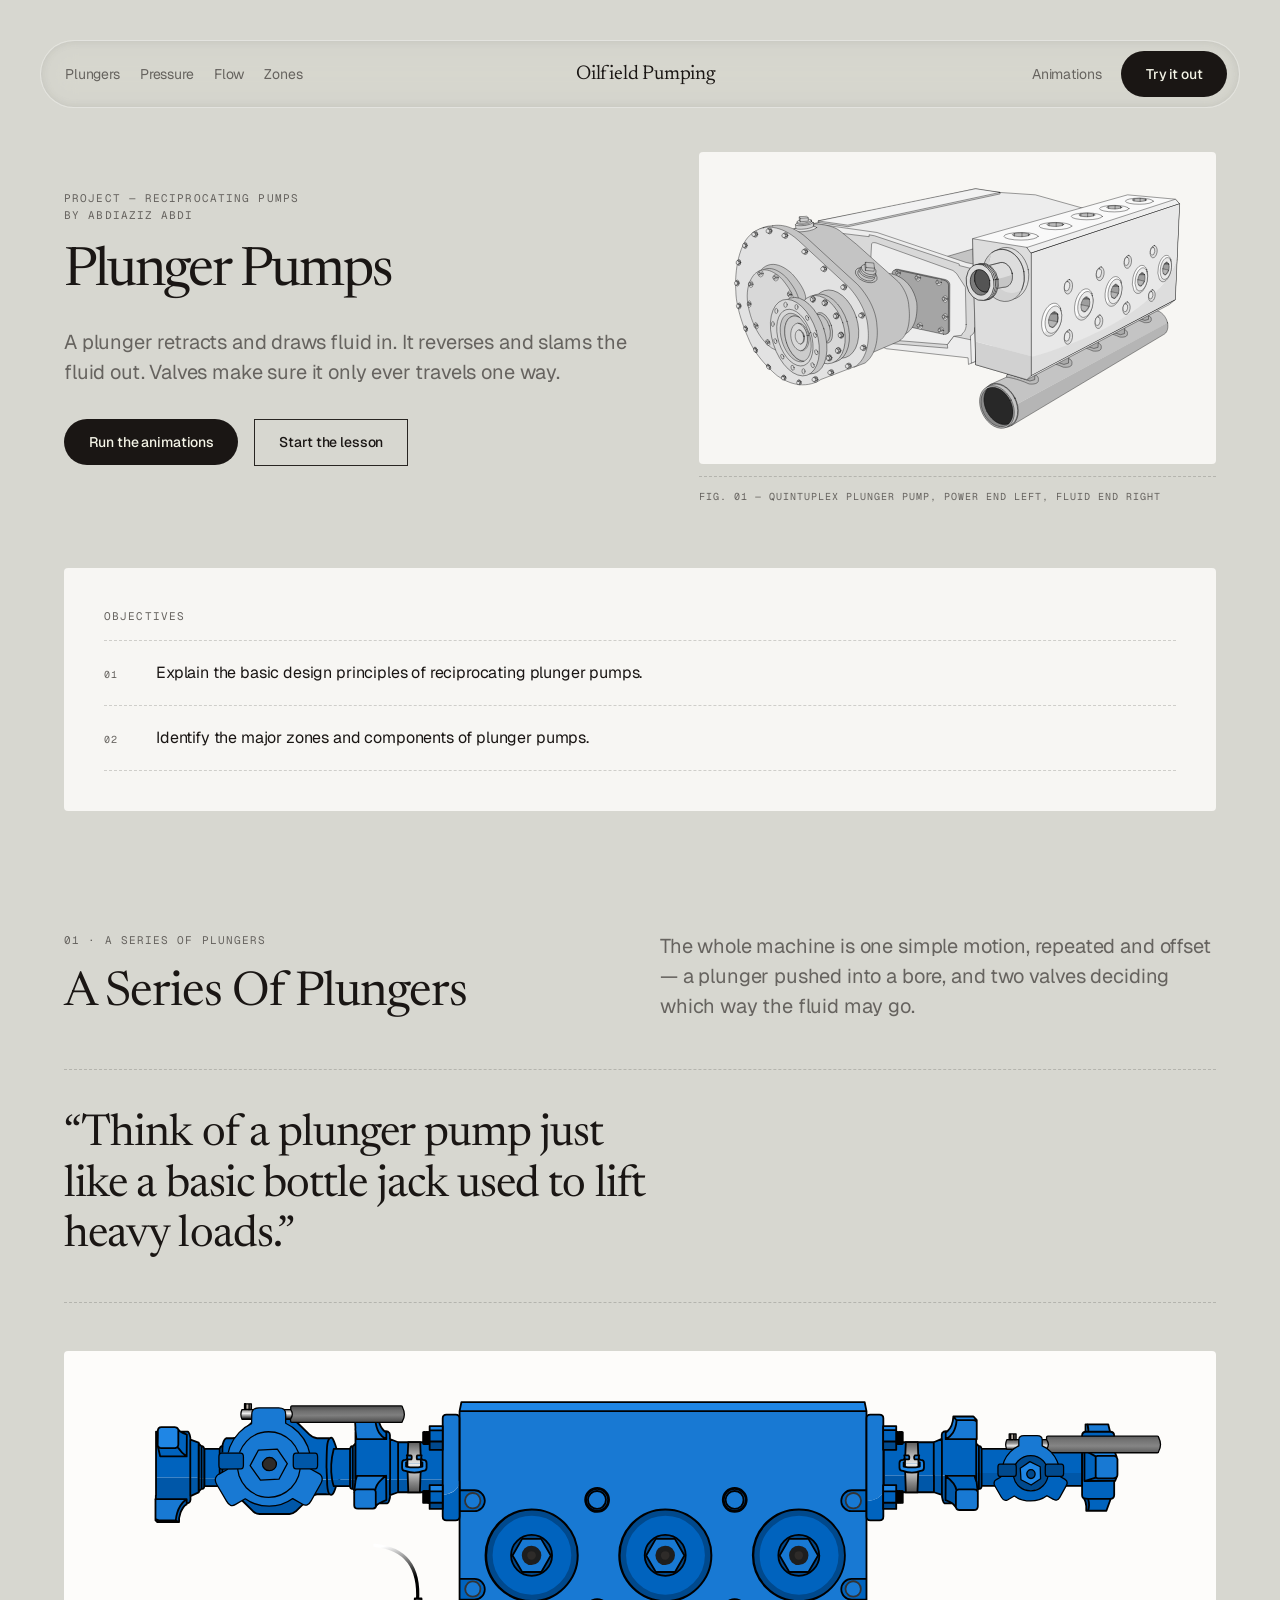
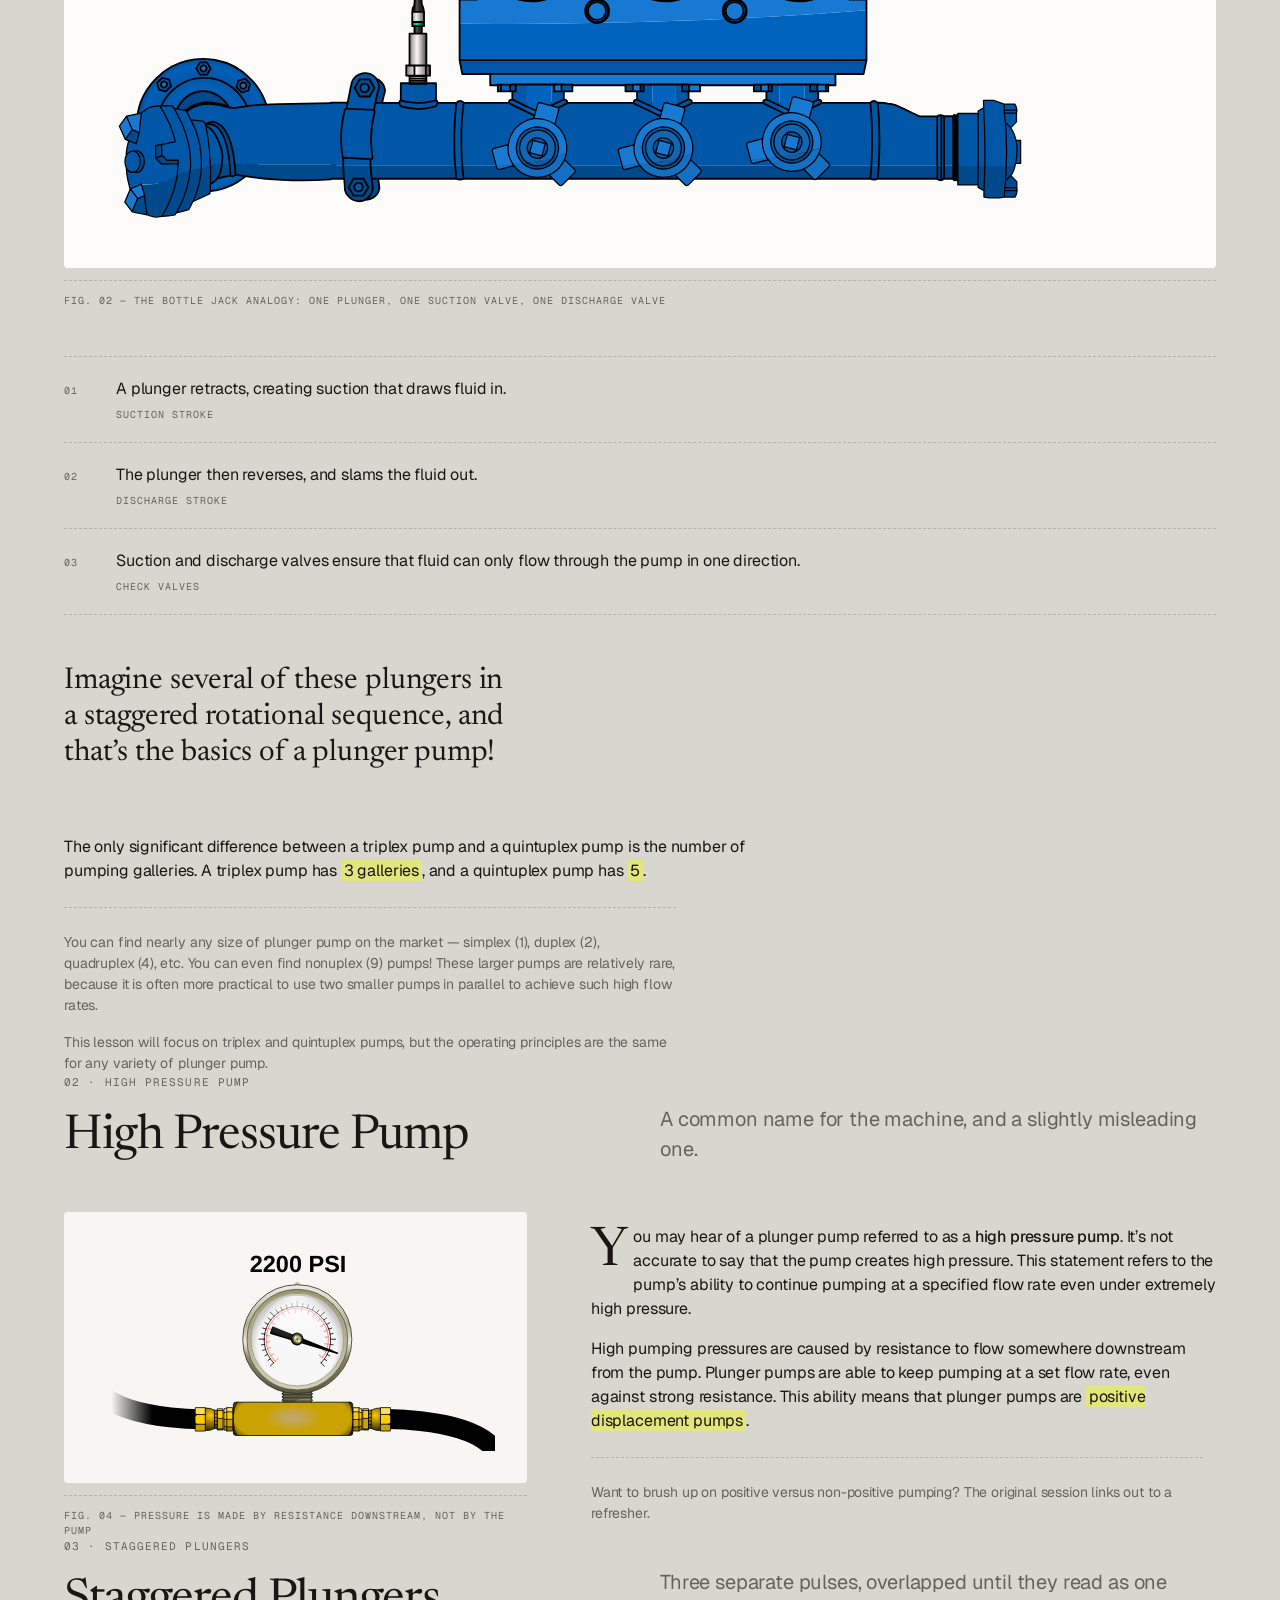
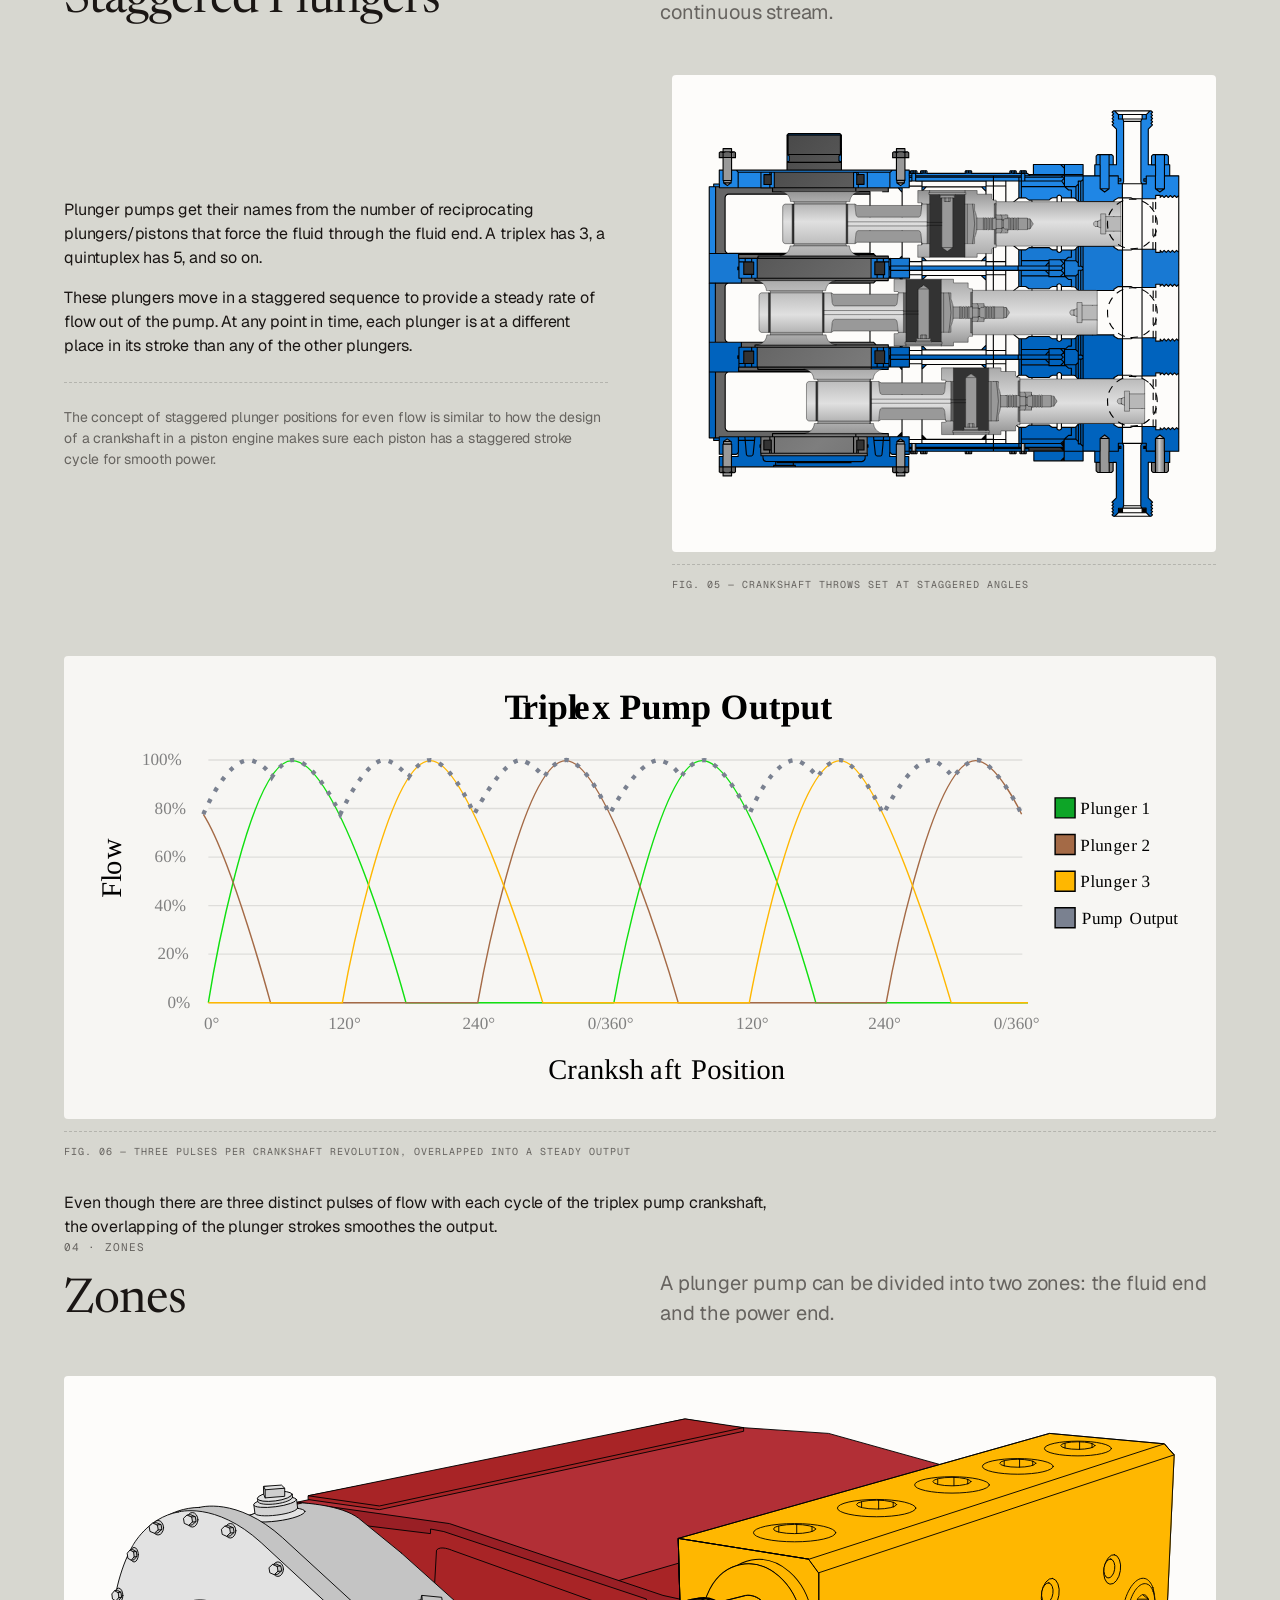
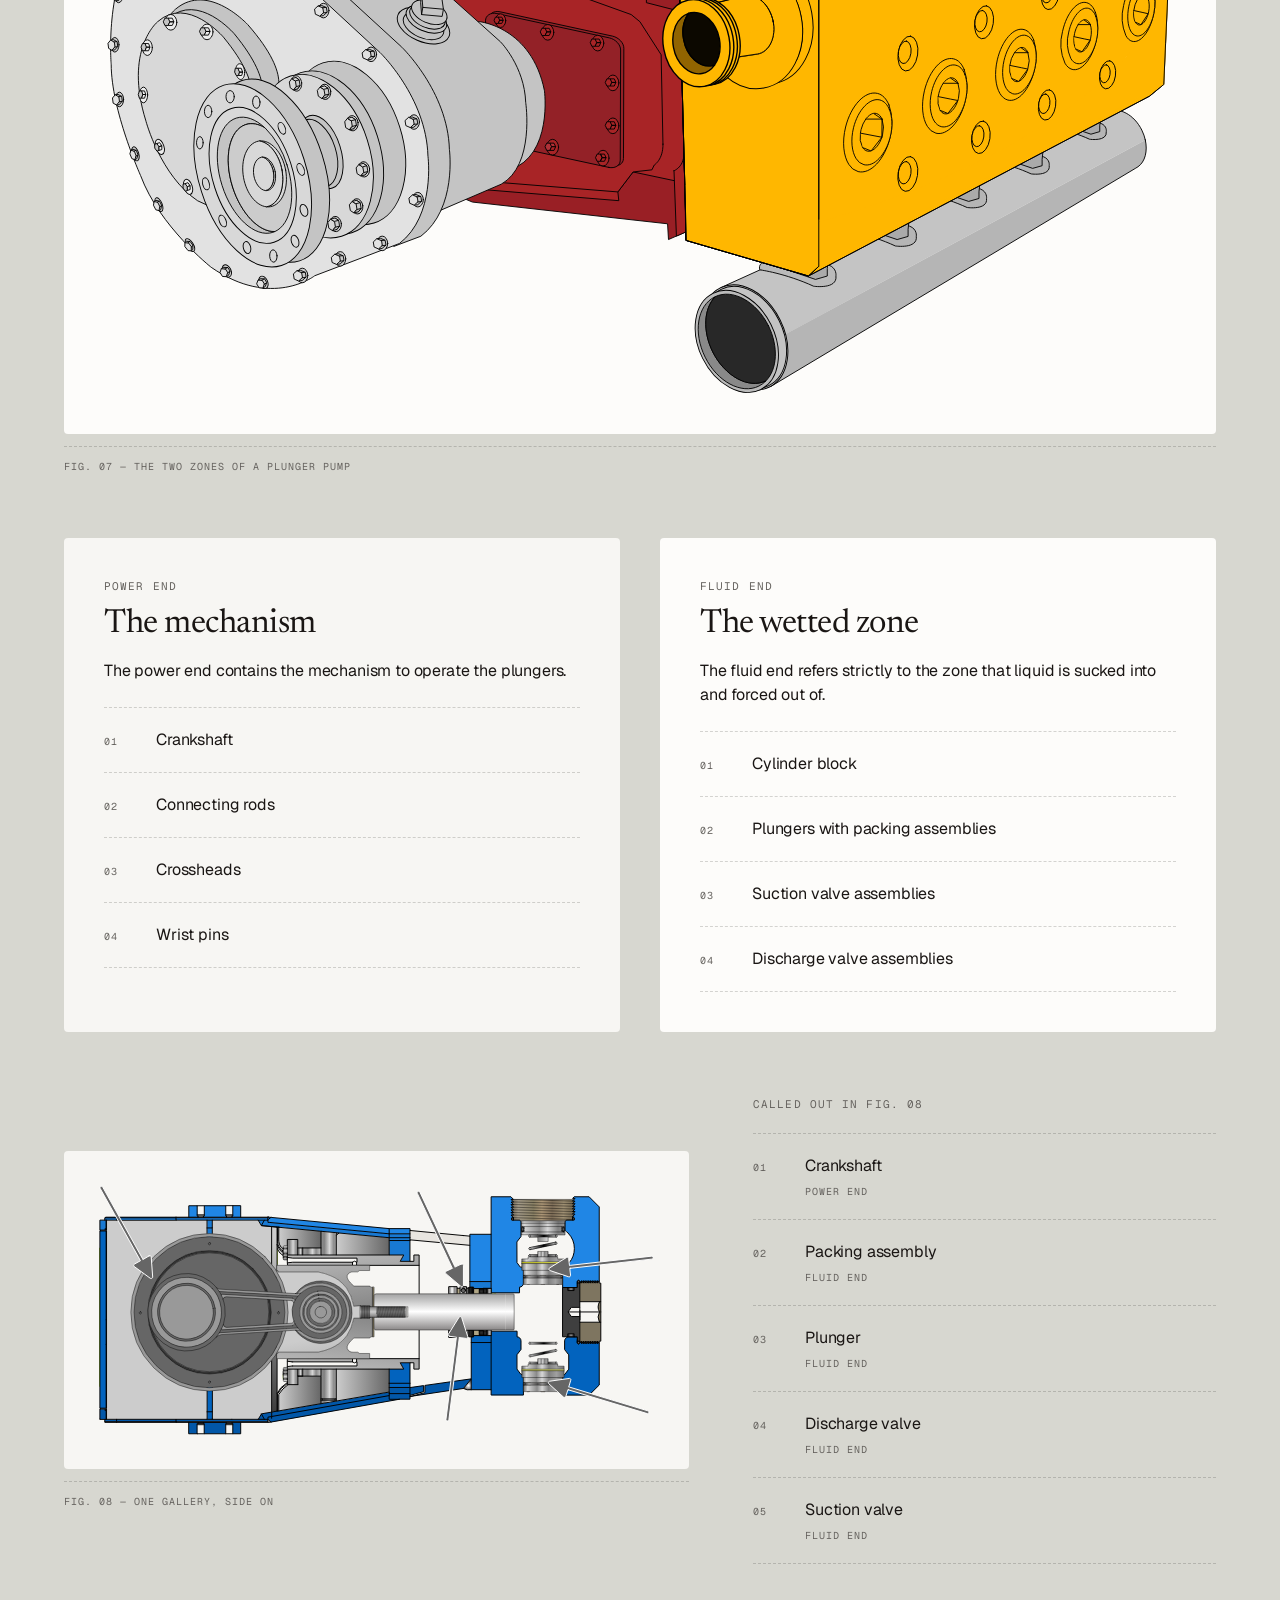
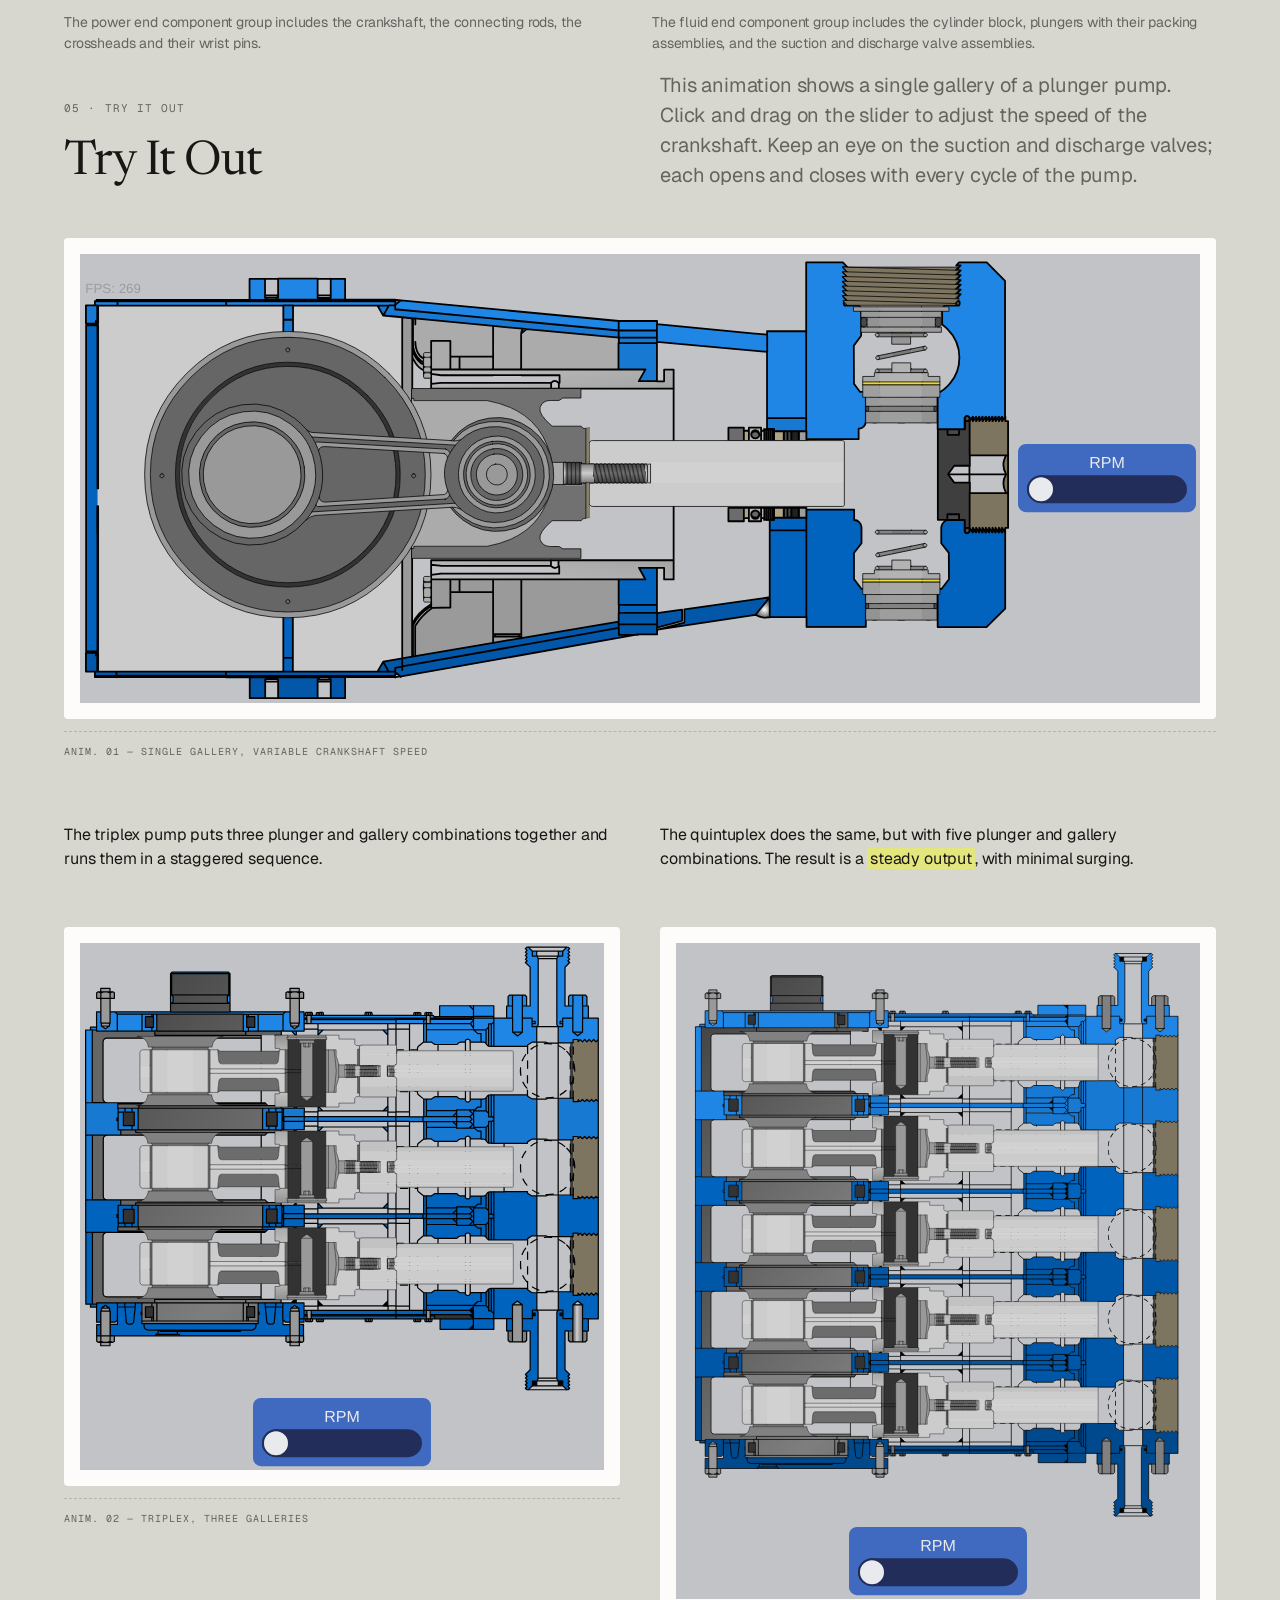
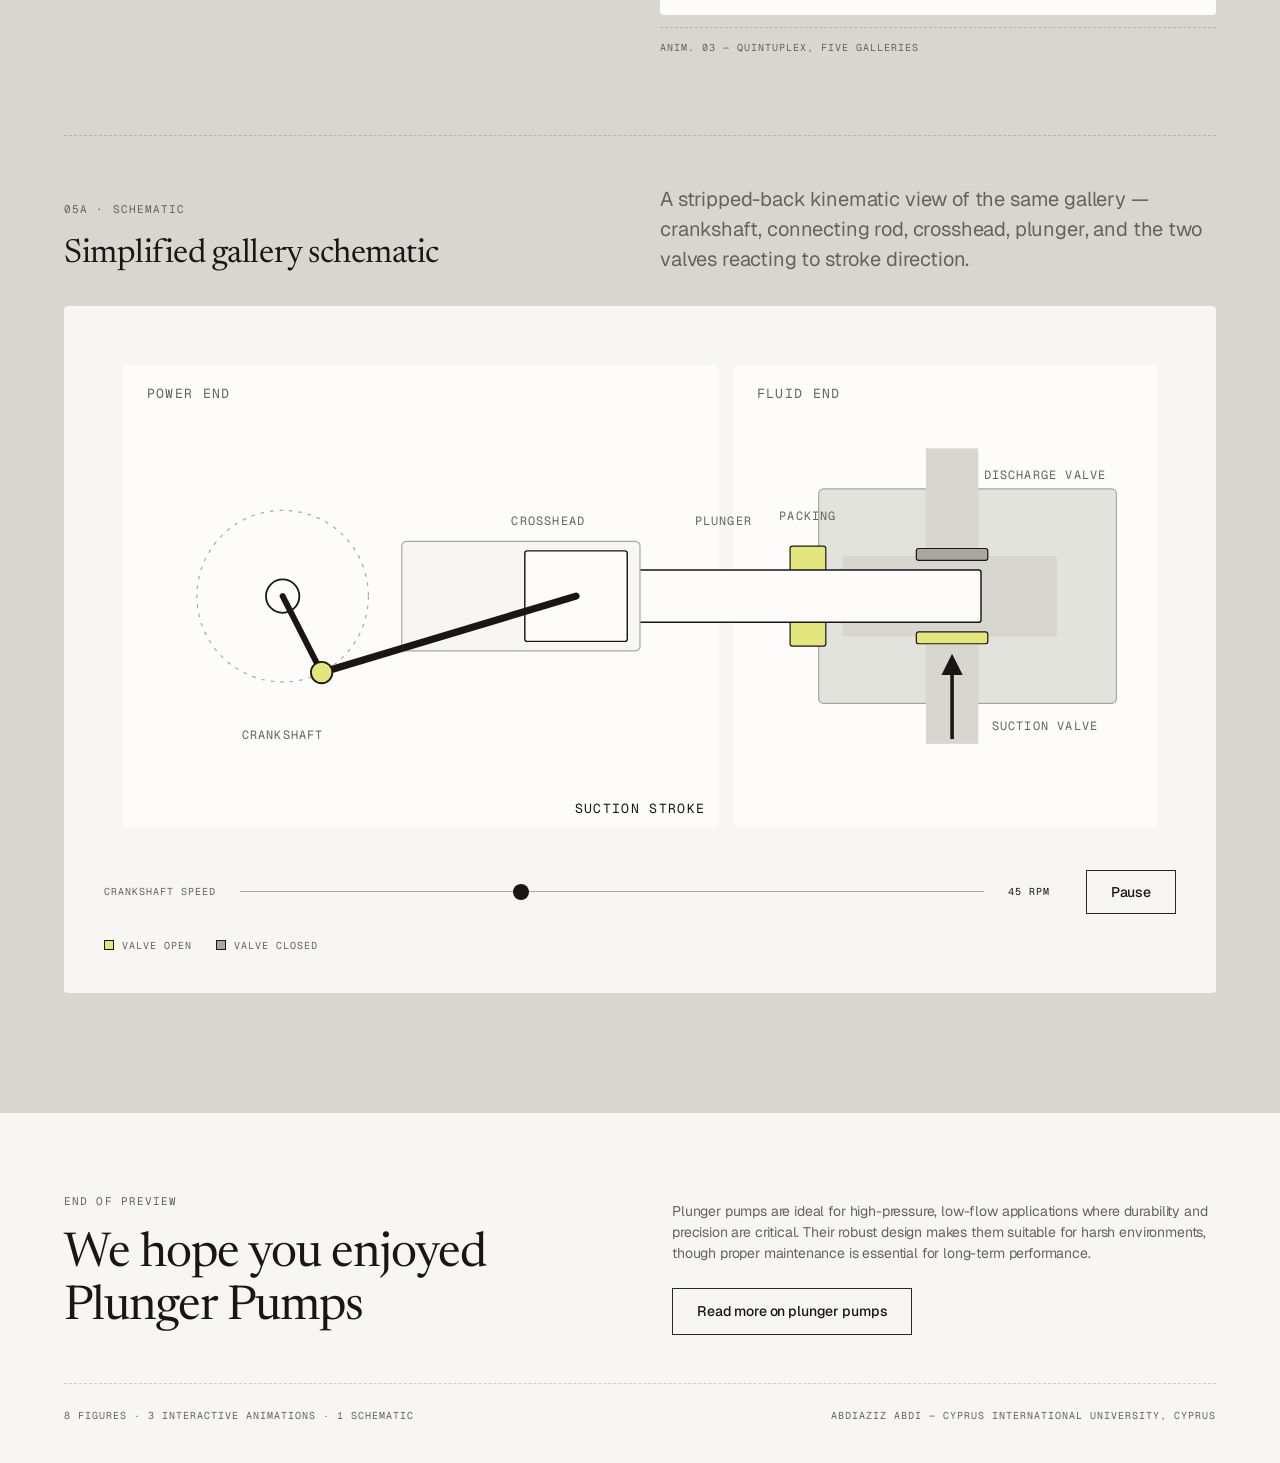
==== index.html @ 63e033d2 "Add the Plunger Pumps interactive reference page A single-page lesson on reciprocating plunger pumps" ====
<!doctype html>
<html lang="en">
<head>
<meta charset="utf-8">
<meta name="viewport" content="width=device-width, initial-scale=1">
<title>Plunger Pumps</title>
<link rel="preconnect" href="https://fonts.googleapis.com">
<link rel="preconnect" href="https://fonts.gstatic.com" crossorigin>
<link href="https://fonts.googleapis.com/css2?family=Newsreader:opsz,wght@6..72,400;6..72,500&family=Geist:wght@400;500&family=Geist+Mono:wght@400&display=swap" rel="stylesheet">
<style>
:root{
  --parchment:#d7d7d0;
  --cream:#f7f6f3;
  --bone:#fdfcfa;
  --bistre:#1a1614;
  --ash:#2a2724;
  --slate:#53504c;
  --graphite:#66635f;
  --flint:#a8a7a1;
  --quill:#e3e3de;
  --chartreuse:#e2e67d;

  --serif:'Newsreader','Test Signifier','Noto Serif',Georgia,serif;
  --sans:'Geist',system-ui,-apple-system,sans-serif;
  --mono:'Geist Mono','JetBrains Mono',ui-monospace,monospace;

  --max:1200px;
  --gap:120px;
  --pad:40px;
  --rule:1px dashed rgba(26,22,20,.18);
  --shadow-inset:rgba(0,0,0,.08) 0 0 10px 0 inset;
}

*{box-sizing:border-box}
html{-webkit-text-size-adjust:100%;scroll-behavior:smooth}
body{
  margin:0;
  background:var(--parchment);
  color:var(--bistre);
  font-family:var(--sans);
  font-size:16px;line-height:1.5;letter-spacing:-0.01em;
  font-weight:400;
}
::selection{background:var(--chartreuse);color:var(--bistre)}

.wrap{max-width:var(--max);margin:0 auto;padding:0 24px}

/* ---------- navigation: liquid-glass capsule ---------- */
.nav-holder{position:sticky;top:20px;z-index:50;padding:20px 24px 0}
.capsule{
  max-width:var(--max);margin:0 auto;
  display:grid;grid-template-columns:1fr auto 1fr;align-items:center;gap:16px;
  background:#cfcfc8bd;
  -webkit-backdrop-filter:blur(16px) saturate(1.78) brightness(1.1);
  backdrop-filter:blur(16px) saturate(1.78) brightness(1.1);
  border:1px solid rgba(255,255,255,.35);
  border-radius:82px;
  box-shadow:var(--shadow-inset);
  padding:10px 12px 10px 24px;
}
.capsule nav{display:flex;gap:20px}
.capsule nav a,.capsule .signin{
  font-family:var(--sans);font-size:14px;font-weight:400;color:var(--graphite);
  text-decoration:none;letter-spacing:-0.01em;
  transition:color .2s cubic-bezier(.4,0,.2,1);
}
.capsule nav a:hover,.capsule .signin:hover{color:var(--bistre)}
.wordmark{
  font-family:var(--serif);font-size:20px;font-weight:400;letter-spacing:-0.01em;
  white-space:nowrap;text-align:center;
}
.capsule .right{display:flex;align-items:center;gap:20px;justify-content:flex-end}

/* ---------- buttons ---------- */
.btn-pill{
  display:inline-block;background:var(--bistre);color:#f4f4e7;
  border-radius:9999px;padding:12.5px 24.5px;
  font-family:var(--sans);font-size:14px;font-weight:500;letter-spacing:-0.01em;
  text-decoration:none;border:0;cursor:pointer;
  transition:background .2s cubic-bezier(.4,0,.2,1);
}
.btn-pill:hover{background:var(--ash)}
.btn-ghost{
  display:inline-block;background:transparent;color:var(--bistre);
  border:1px solid rgba(26,22,20,.92);border-radius:0;
  padding:12px 24px;
  font-family:var(--sans);font-size:14px;font-weight:500;letter-spacing:-0.01em;
  text-decoration:none;cursor:pointer;
  transition:background .2s cubic-bezier(.4,0,.2,1),color .2s cubic-bezier(.4,0,.2,1);
}
.btn-ghost:hover{background:var(--bistre);color:var(--cream)}
.btn-row{display:flex;gap:16px;flex-wrap:wrap;align-items:center}

/* ---------- type ---------- */
.marker{
  font-family:var(--mono);font-size:11px;line-height:1.5;letter-spacing:.1em;
  text-transform:uppercase;color:var(--graphite);margin:0 0 20px;
}
h1,h2,h3,h4{font-family:var(--serif);font-weight:400;margin:0;color:var(--bistre)}
h1{font-size:clamp(38px,5.6vw,54px);line-height:1.1;letter-spacing:-.037em}
h2{font-size:clamp(30px,4.6vw,48px);line-height:1.1;letter-spacing:-.021em}
h3{font-size:clamp(24px,2.6vw,36px);line-height:1.1;letter-spacing:-.014em}
h4{font-size:24px;line-height:1.2}
p{margin:0 0 16px;max-width:68ch}
p:last-child{margin-bottom:0}
.lead{font-size:20px;line-height:1.5;color:var(--graphite)}
.small{font-size:14px;line-height:1.5;color:var(--graphite)}
.meta{
  font-family:var(--mono);font-size:10px;line-height:1.5;letter-spacing:.1em;
  text-transform:uppercase;color:var(--graphite);
}
strong{font-weight:500}
.accent{background:var(--chartreuse);padding:0 .18em}
a.inline{color:var(--bistre);text-decoration:underline;text-decoration-color:var(--flint);text-underline-offset:3px}
a.inline:hover{text-decoration-color:var(--bistre)}

/* drop cap */
.dropcap::first-letter{
  font-family:var(--serif);font-weight:400;font-size:3.4em;line-height:.82;
  float:left;padding:.06em .1em 0 0;margin-top:.02em;color:var(--bistre);
}

/* ---------- sections ---------- */
section{padding-block:var(--gap);scroll-margin-top:112px}
.sec-head{display:grid;grid-template-columns:minmax(0,1fr) minmax(0,1fr);gap:40px;align-items:end;margin-bottom:48px}
.sec-head .lead{margin:0}

.hero{padding-block:64px var(--gap)}
.hero-grid{display:grid;grid-template-columns:minmax(0,1.05fr) minmax(0,.95fr);gap:64px;align-items:center}

.rule{border:0;border-top:var(--rule);margin:0}

/* ---------- surfaces ---------- */
.card{background:var(--cream);border-radius:4px;padding:var(--pad)}
.card.bone{background:var(--bone)}
.grid-2{display:grid;grid-template-columns:1fr 1fr;gap:40px}
.grid-2.tight{gap:24px}
.split{display:grid;grid-template-columns:minmax(0,1fr) minmax(0,1fr);gap:64px;align-items:center}
.split.wide-left{grid-template-columns:minmax(0,1.35fr) minmax(0,1fr)}
.split.wide-right{grid-template-columns:minmax(0,1fr) minmax(0,1.35fr)}
.stack{display:flex;flex-direction:column;gap:24px}

/* ---------- figures ---------- */
figure{margin:0}
.plate{
  background:var(--cream);border-radius:4px;padding:32px;
  display:flex;align-items:center;justify-content:center;
}
.plate.bone{background:var(--bone)}
.plate img{display:block;width:100%;height:auto}
.plate.narrow img{max-width:220px}
.flip-x{transform:scaleX(-1)}
figcaption{
  font-family:var(--mono);font-size:10px;line-height:1.5;letter-spacing:.1em;
  text-transform:uppercase;color:var(--graphite);
  padding-top:12px;margin-top:12px;border-top:var(--rule);
}

/* ---------- editorial rows ---------- */
.rows{list-style:none;margin:0;padding:0}
.rows li{display:flex;gap:24px;align-items:baseline;padding:20px 0;border-bottom:var(--rule)}
.rows li:first-child{border-top:var(--rule)}
.rows .n{font-family:var(--mono);font-size:10px;letter-spacing:.1em;color:var(--graphite);flex:0 0 28px}
.rows .t{flex:1 1 auto}
.rows .t em{font-style:normal;display:block;font-family:var(--mono);font-size:10px;letter-spacing:.1em;text-transform:uppercase;color:var(--graphite);margin-top:6px}

/* ---------- pull quote ---------- */
.pull{margin:0;padding:40px 0;border-top:var(--rule);border-bottom:var(--rule)}
.pull q{
  quotes:'\201C' '\201D' '\2018' '\2019';
  font-family:var(--serif);font-weight:400;
  font-size:clamp(26px,3.6vw,44px);line-height:1.15;letter-spacing:-.021em;
  display:block;max-width:24ch;
}
.pull .attr{font-size:14px;color:var(--graphite);margin-top:24px}

/* ---------- interactive embeds ---------- */
.embed{background:var(--bone);border-radius:4px;padding:16px}
.embed .frame{position:relative;width:100%;height:320px;overflow:hidden}
.embed iframe{position:absolute;inset:0;width:100%;height:100%;border:0;display:block;background:var(--bone)}

.sim svg{width:100%;height:auto;display:block;background:var(--cream);border-radius:4px}
.controls{display:flex;align-items:center;gap:24px;margin-top:24px;flex-wrap:wrap}
.controls label{font-family:var(--mono);font-size:10px;letter-spacing:.1em;text-transform:uppercase;color:var(--graphite)}
input[type=range]{
  -webkit-appearance:none;appearance:none;background:transparent;
  flex:1 1 220px;min-width:160px;height:24px;margin:0;cursor:pointer;
}
input[type=range]::-webkit-slider-runnable-track{height:1px;background:var(--flint)}
input[type=range]::-moz-range-track{height:1px;background:var(--flint)}
input[type=range]::-webkit-slider-thumb{
  -webkit-appearance:none;appearance:none;width:16px;height:16px;border-radius:9999px;
  background:var(--bistre);margin-top:-7.5px;border:none;
}
input[type=range]::-moz-range-thumb{width:16px;height:16px;border-radius:9999px;background:var(--bistre);border:none}
.readout{font-family:var(--mono);font-size:10px;letter-spacing:.1em;text-transform:uppercase;color:var(--bistre);min-width:9ch}
.legend{display:flex;gap:24px;flex-wrap:wrap;margin-top:24px}
.legend span{display:flex;align-items:center;gap:8px;font-family:var(--mono);font-size:10px;letter-spacing:.1em;text-transform:uppercase;color:var(--graphite)}
.swatch{width:10px;height:10px;display:inline-block;border:1px solid var(--bistre)}

/* ---------- footer ---------- */
footer{background:var(--cream);padding:80px 0 40px;margin-top:var(--gap)}
.foot-grid{display:grid;grid-template-columns:minmax(0,1fr) minmax(0,1fr);gap:64px;align-items:end}
footer .rule{margin:48px 0 24px}
.foot-meta{display:flex;justify-content:space-between;gap:24px;flex-wrap:wrap}

@media (max-width:880px){
  :root{--gap:80px;--pad:24px}
  .hero-grid,.grid-2,.split,.split.wide-left,.split.wide-right,.sec-head,.foot-grid{grid-template-columns:1fr;gap:32px}
  .capsule{grid-template-columns:auto 1fr;padding:10px 12px 10px 20px}
  .capsule nav{display:none}
  .capsule .right{grid-column:2}
  .hero{padding-block-start:40px}
}
</style>
</head>
<body>

<div class="nav-holder">
  <div class="capsule">
    <nav>
      <a href="#series">Plungers</a>
      <a href="#pressure">Pressure</a>
      <a href="#staggered">Flow</a>
      <a href="#zones">Zones</a>
    </nav>
    <span class="wordmark">Oilfield Pumping</span>
    <div class="right">
      <a class="signin" href="#try">Animations</a>
      <a class="btn-pill" href="#try">Try it out</a>
    </div>
  </div>
</div>

<main>

<!-- ============ HERO ============ -->
<section class="hero wrap">
  <div class="hero-grid">
    <div>
      <p class="marker">Project — Reciprocating pumps<br>By Abdiaziz Abdi</p>
      <h1>Plunger Pumps</h1>
      <p class="lead" style="margin:24px 0 32px;max-width:46ch">A plunger retracts and draws fluid in. It reverses and slams the fluid out. Valves make sure it only ever travels one way.</p>
      <div class="btn-row">
        <a class="btn-pill" href="#try">Run the animations</a>
        <a class="btn-ghost" href="#series">Start the lesson</a>
      </div>
    </div>
    <figure>
      <div class="plate">
        <img src="assets/fig-01-pump-hero.svg" alt="Isometric cutaway render of a quintuplex plunger pump: bolted crankshaft flange and power end housing at left, cylinder block with five discharge valve covers on top and five suction ports on the face at right, suction manifold along the bottom.">
      </div>
      <figcaption>Fig. 01 — Quintuplex plunger pump, power end left, fluid end right</figcaption>
    </figure>
  </div>

  <div class="card" style="margin-top:64px">
    <p class="marker" style="margin-bottom:16px">Objectives</p>
    <ul class="rows">
      <li><span class="n">01</span><span class="t">Explain the basic design principles of reciprocating plunger pumps.</span></li>
      <li><span class="n">02</span><span class="t">Identify the major zones and components of plunger pumps.</span></li>
    </ul>
  </div>
</section>

<!-- ============ 01 · A SERIES OF PLUNGERS ============ -->
<section id="series" class="wrap">
  <div class="sec-head">
    <div>
      <p class="marker">01 · A Series Of Plungers</p>
      <h2>A Series Of Plungers</h2>
    </div>
    <p class="lead">The whole machine is one simple motion, repeated and offset — a plunger pushed into a bore, and two valves deciding which way the fluid may go.</p>
  </div>

  <blockquote class="pull" style="margin-bottom:48px">
    <q>Think of a plunger pump just like a basic bottle jack used to lift heavy loads.</q>
  </blockquote>

  <figure>
    <div class="plate bone">
      <img src="assets/fig-02-bottle-jack.svg" alt="Diagram of a bottle jack alongside a single plunger pump gallery, showing the plunger drawing fluid in on the retract stroke and forcing it out on the return stroke through suction and discharge valves.">
    </div>
    <figcaption>Fig. 02 — The bottle jack analogy: one plunger, one suction valve, one discharge valve</figcaption>
  </figure>

  <ul class="rows" style="margin-top:48px">
    <li><span class="n">01</span><span class="t">A plunger retracts, creating suction that draws fluid in.<em>Suction stroke</em></span></li>
    <li><span class="n">02</span><span class="t">The plunger then reverses, and slams the fluid out.<em>Discharge stroke</em></span></li>
    <li><span class="n">03</span><span class="t">Suction and discharge valves ensure that fluid can only flow through the pump in one direction.<em>Check valves</em></span></li>
  </ul>

  <p class="lead" style="margin:48px 0 0;font-family:var(--serif);font-size:clamp(22px,2.8vw,30px);line-height:1.2;color:var(--bistre);max-width:26ch">Imagine several of these plungers in a staggered rotational sequence, and that&rsquo;s the basics of a plunger pump!</p>

  <div style="margin-top:64px">
    <div>
      <p>The only significant difference between a triplex pump and a quintuplex pump is the number of pumping galleries. A triplex pump has <span class="accent">3 galleries</span>, and a quintuplex pump has <span class="accent">5</span>.</p>
      <p class="small" style="margin-top:24px;padding-top:24px;border-top:var(--rule)">You can find nearly any size of plunger pump on the market — simplex&nbsp;(1), duplex&nbsp;(2), quadruplex&nbsp;(4), etc. You can even find nonuplex&nbsp;(9) pumps! These larger pumps are relatively rare, because it is often more practical to use two smaller pumps in parallel to achieve such high flow rates.</p>
      <p class="small" style="margin-top:16px">This lesson will focus on triplex and quintuplex pumps, but the operating principles are the same for any variety of plunger pump.</p>
    </div>
  </div>
</section>

<!-- ============ 02 · HIGH PRESSURE PUMP ============ -->
<section id="pressure" class="wrap">
  <div class="sec-head">
    <div>
      <p class="marker">02 · High Pressure Pump</p>
      <h2>High Pressure Pump</h2>
    </div>
    <p class="lead">A common name for the machine, and a slightly misleading one.</p>
  </div>

  <div class="split wide-right">
    <figure>
      <div class="plate">
        <img src="assets/fig-04-high-pressure.svg" alt="Diagram showing a plunger pump discharging into a line where a downstream restriction creates the high pressure, not the pump itself.">
      </div>
      <figcaption>Fig. 04 — Pressure is made by resistance downstream, not by the pump</figcaption>
    </figure>
    <div>
      <p class="dropcap">You may hear of a plunger pump referred to as a <strong>high pressure pump</strong>. It&rsquo;s not accurate to say that the pump creates high pressure. This statement refers to the pump&rsquo;s ability to continue pumping at a specified flow rate even under extremely high pressure.</p>
      <p style="margin-top:16px">High pumping pressures are caused by resistance to flow somewhere downstream from the pump. Plunger pumps are able to keep pumping at a set flow rate, even against strong resistance. This ability means that plunger pumps are <span class="accent">positive displacement pumps</span>.</p>
      <p class="small" style="margin-top:24px;padding-top:24px;border-top:var(--rule)">Want to brush up on positive versus non-positive pumping? The original session links out to a refresher.</p>
    </div>
  </div>
</section>

<!-- ============ 03 · STAGGERED PLUNGERS ============ -->
<section id="staggered" class="wrap">
  <div class="sec-head">
    <div>
      <p class="marker">03 · Staggered Plungers</p>
      <h2>Staggered Plungers</h2>
    </div>
    <p class="lead">Three separate pulses, overlapped until they read as one continuous stream.</p>
  </div>

  <div class="split">
    <div>
      <p>Plunger pumps get their names from the number of reciprocating plungers/pistons that force the fluid through the fluid end. A triplex has 3, a quintuplex has 5, and so on.</p>
      <p style="margin-top:16px">These plungers move in a staggered sequence to provide a steady rate of flow out of the pump. At any point in time, each plunger is at a different place in its stroke than any of the other plungers.</p>
      <p class="small" style="margin-top:24px;padding-top:24px;border-top:var(--rule)">The concept of staggered plunger positions for even flow is similar to how the design of a crankshaft in a piston engine makes sure each piston has a staggered stroke cycle for smooth power.</p>
    </div>
    <figure>
      <div class="plate bone">
        <img src="assets/fig-05-crankshaft-engine.svg" alt="Diagram comparing a piston engine crankshaft with the plunger pump crankshaft, each throw set at a different angle so the strokes are staggered.">
      </div>
      <figcaption>Fig. 05 — Crankshaft throws set at staggered angles</figcaption>
    </figure>
  </div>

  <figure style="margin-top:64px">
    <div class="plate">
      <img src="assets/fig-06-flow-pulses.svg" alt="Flow-versus-time chart showing three overlapping discharge pulses from a triplex pump summing into a nearly flat combined output curve.">
    </div>
    <figcaption>Fig. 06 — Three pulses per crankshaft revolution, overlapped into a steady output</figcaption>
  </figure>

  <p style="margin-top:32px;max-width:64ch">Even though there are three distinct pulses of flow with each cycle of the triplex pump crankshaft, the overlapping of the plunger strokes smoothes the output.</p>
</section>

<!-- ============ 04 · ZONES ============ -->
<section id="zones" class="wrap">
  <div class="sec-head">
    <div>
      <p class="marker">04 · Zones</p>
      <h2>Zones</h2>
    </div>
    <p class="lead">A plunger pump can be divided into two zones: the fluid end and the power end.</p>
  </div>

  <figure>
    <div class="plate bone">
      <img src="assets/fig-07-zones.svg" alt="Cutaway of a plunger pump with the power end and the fluid end marked as two distinct zones.">
    </div>
    <figcaption>Fig. 07 — The two zones of a plunger pump</figcaption>
  </figure>

  <div class="grid-2" style="margin-top:64px">
    <div class="card">
      <p class="marker" style="margin-bottom:12px">Power End</p>
      <h3>The mechanism</h3>
      <p style="margin-top:16px">The power end contains the mechanism to operate the plungers.</p>
      <ul class="rows" style="margin-top:24px">
        <li><span class="n">01</span><span class="t">Crankshaft</span></li>
        <li><span class="n">02</span><span class="t">Connecting rods</span></li>
        <li><span class="n">03</span><span class="t">Crossheads</span></li>
        <li><span class="n">04</span><span class="t">Wrist pins</span></li>
      </ul>
    </div>
    <div class="card bone">
      <p class="marker" style="margin-bottom:12px">Fluid End</p>
      <h3>The wetted zone</h3>
      <p style="margin-top:16px">The fluid end refers strictly to the zone that liquid is sucked into and forced out of.</p>
      <ul class="rows" style="margin-top:24px">
        <li><span class="n">01</span><span class="t">Cylinder block</span></li>
        <li><span class="n">02</span><span class="t">Plungers with packing assemblies</span></li>
        <li><span class="n">03</span><span class="t">Suction valve assemblies</span></li>
        <li><span class="n">04</span><span class="t">Discharge valve assemblies</span></li>
      </ul>
    </div>
  </div>

  <div class="split wide-left" style="margin-top:64px">
    <figure>
      <div class="plate">
        <img src="assets/fig-08-components.svg" alt="Side-on section through one pump gallery with the crankshaft, packing assembly, plunger, discharge valve and suction valve visible.">
      </div>
      <figcaption>Fig. 08 — One gallery, side on</figcaption>
    </figure>
    <div>
      <p class="marker" style="margin-bottom:0">Called out in Fig. 08</p>
      <ul class="rows" style="margin-top:20px">
        <li><span class="n">01</span><span class="t">Crankshaft<em>Power end</em></span></li>
        <li><span class="n">02</span><span class="t">Packing assembly<em>Fluid end</em></span></li>
        <li><span class="n">03</span><span class="t">Plunger<em>Fluid end</em></span></li>
        <li><span class="n">04</span><span class="t">Discharge valve<em>Fluid end</em></span></li>
        <li><span class="n">05</span><span class="t">Suction valve<em>Fluid end</em></span></li>
      </ul>
    </div>
  </div>

  <div class="grid-2 tight" style="margin-top:48px">
    <p class="small">The power end component group includes the crankshaft, the connecting rods, the crossheads and their wrist pins.</p>
    <p class="small">The fluid end component group includes the cylinder block, plungers with their packing assemblies, and the suction and discharge valve assemblies.</p>
  </div>
</section>

<!-- ============ 05 · TRY IT OUT ============ -->
<section id="try" class="wrap">
  <div class="sec-head">
    <div>
      <p class="marker">05 · Try It Out</p>
      <h2>Try It Out</h2>
    </div>
    <p class="lead">This animation shows a single gallery of a plunger pump. Click and drag on the slider to adjust the speed of the crankshaft. Keep an eye on the suction and discharge valves; each opens and closes with every cycle of the pump.</p>
  </div>

  <figure>
    <div class="embed" data-w="520" data-h="250">
      <div class="frame"><iframe src="assets/anim-01-single-gallery.html" title="Interactive animation of a single plunger pump gallery with a crankshaft speed slider" loading="lazy"></iframe></div>
    </div>
    <figcaption>Anim. 01 — Single gallery, variable crankshaft speed</figcaption>
  </figure>

  <div class="grid-2" style="margin-top:64px">
    <p>The triplex pump puts three plunger and gallery combinations together and runs them in a staggered sequence.</p>
    <p>The quintuplex does the same, but with five plunger and gallery combinations. The result is a <span class="accent">steady output</span>, with minimal surging.</p>
  </div>

  <div class="grid-2" style="margin-top:40px">
    <figure>
      <div class="embed triplex" data-w="430" data-h="370">
        <div class="frame"><iframe src="assets/anim-02-triplex.html" title="Interactive animation of a triplex plunger pump running three galleries in staggered sequence" loading="lazy"></iframe></div>
      </div>
      <figcaption>Anim. 02 — Triplex, three galleries</figcaption>
    </figure>
    <figure>
      <div class="embed quintuplex" data-w="700" data-h="775">
        <div class="frame"><iframe src="assets/anim-03-quintuplex.html" title="Interactive animation of a quintuplex plunger pump running five galleries in staggered sequence" loading="lazy"></iframe></div>
      </div>
      <figcaption>Anim. 03 — Quintuplex, five galleries</figcaption>
    </figure>
  </div>

  <hr class="rule" style="margin:80px 0 48px">

  <div class="sec-head" style="margin-bottom:32px">
    <div>
      <p class="marker">05a · Schematic</p>
      <h3>Simplified gallery schematic</h3>
    </div>
    <p class="lead">A stripped-back kinematic view of the same gallery — crankshaft, connecting rod, crosshead, plunger, and the two valves reacting to stroke direction.</p>
  </div>

  <div class="card sim">
    <svg id="pump" viewBox="0 0 900 420" role="img" aria-label="Animated schematic of one plunger pump gallery showing crankshaft, connecting rod, crosshead, plunger, suction valve and discharge valve">
      <defs>
        <marker id="arrow" viewBox="0 0 10 10" refX="8" refY="5" markerWidth="6" markerHeight="6" orient="auto">
          <path d="M0,0 L10,5 L0,10 z" fill="#1a1614"/>
        </marker>
      </defs>

      <rect x="16" y="16" width="500" height="388" rx="4" fill="#fdfcfa"/>
      <rect x="528" y="16" width="356" height="388" rx="4" fill="#fdfcfa"/>
      <text x="36" y="44" fill="#66635f" font-family="Geist Mono, monospace" font-size="11" letter-spacing="1.1">POWER END</text>
      <text x="548" y="44" fill="#66635f" font-family="Geist Mono, monospace" font-size="11" letter-spacing="1.1">FLUID END</text>

      <!-- cylinder block -->
      <rect x="600" y="120" width="250" height="180" rx="4" fill="#e3e3de" stroke="#a8a7a1"/>
      <rect id="chamber" x="620" y="176" width="180" height="68" rx="2" fill="#d7d7d0"/>
      <rect x="690" y="244" width="44" height="90" fill="#d7d7d0"/>
      <rect x="690" y="86" width="44" height="90" fill="#d7d7d0"/>

      <!-- valves -->
      <rect id="sv" x="682" y="240" width="60" height="10" rx="2" fill="#a8a7a1" stroke="#1a1614" stroke-width="1"/>
      <rect id="dv" x="682" y="170" width="60" height="10" rx="2" fill="#a8a7a1" stroke="#1a1614" stroke-width="1"/>

      <line id="inArrow" x1="712" y1="330" x2="712" y2="262" stroke="#1a1614" stroke-width="3" marker-end="url(#arrow)" opacity="0"/>
      <line id="outArrow" x1="712" y1="158" x2="712" y2="92" stroke="#1a1614" stroke-width="3" marker-end="url(#arrow)" opacity="0"/>

      <!-- packing -->
      <rect x="576" y="168" width="30" height="84" rx="2" fill="#e2e67d" stroke="#1a1614" stroke-width="1"/>

      <!-- plunger -->
      <rect id="plunger" x="304" y="188" width="340" height="44" rx="2" fill="#fdfcfa" stroke="#1a1614" stroke-width="1.2"/>

      <!-- crosshead guide -->
      <rect x="250" y="164" width="200" height="92" rx="4" fill="#f7f6f3" stroke="#a8a7a1"/>
      <rect id="crosshead" x="330" y="172" width="86" height="76" rx="2" fill="#fdfcfa" stroke="#1a1614" stroke-width="1.2"/>

      <line id="conrod" x1="150" y1="210" x2="373" y2="210" stroke="#1a1614" stroke-width="6" stroke-linecap="round"/>

      <circle cx="150" cy="210" r="72" fill="none" stroke="#a8a7a1" stroke-width="1" stroke-dasharray="3 5"/>
      <circle cx="150" cy="210" r="14" fill="#fdfcfa" stroke="#1a1614" stroke-width="1.5"/>
      <line id="crankarm" x1="150" y1="210" x2="222" y2="210" stroke="#1a1614" stroke-width="5" stroke-linecap="round"/>
      <circle id="crankpin" cx="222" cy="210" r="9" fill="#e2e67d" stroke="#1a1614" stroke-width="1.5"/>

      <text x="150" y="330" text-anchor="middle" fill="#66635f" font-family="Geist Mono, monospace" font-size="10" letter-spacing="1">CRANKSHAFT</text>
      <text x="373" y="150" text-anchor="middle" fill="#66635f" font-family="Geist Mono, monospace" font-size="10" letter-spacing="1">CROSSHEAD</text>
      <text x="520" y="150" text-anchor="middle" fill="#66635f" font-family="Geist Mono, monospace" font-size="10" letter-spacing="1">PLUNGER</text>
      <text x="591" y="146" text-anchor="middle" fill="#66635f" font-family="Geist Mono, monospace" font-size="10" letter-spacing="1">PACKING</text>
      <text x="790" y="112" text-anchor="middle" fill="#66635f" font-family="Geist Mono, monospace" font-size="10" letter-spacing="1">DISCHARGE VALVE</text>
      <text x="790" y="322" text-anchor="middle" fill="#66635f" font-family="Geist Mono, monospace" font-size="10" letter-spacing="1">SUCTION VALVE</text>
      <text id="stroke-label" x="450" y="392" text-anchor="middle" fill="#1a1614" font-family="Geist Mono, monospace" font-size="11" letter-spacing="1.1">SUCTION STROKE</text>
    </svg>

    <div class="controls">
      <label for="speed">Crankshaft speed</label>
      <input id="speed" type="range" min="0" max="120" value="45" step="1" aria-label="Crankshaft speed in RPM">
      <span class="readout" id="rpm">45 RPM</span>
      <button class="btn-ghost" id="pause" type="button">Pause</button>
    </div>

    <div class="legend">
      <span><i class="swatch" style="background:#e2e67d"></i> Valve open</span>
      <span><i class="swatch" style="background:#a8a7a1"></i> Valve closed</span>
    </div>
  </div>
</section>

</main>

<footer>
  <div class="wrap">
    <div class="foot-grid">
      <div>
        <p class="marker">End of preview</p>
        <h2>We hope you enjoyed Plunger&nbsp;Pumps</h2>
      </div>
      <div>
        <p class="small">Plunger pumps are ideal for high-pressure, low-flow applications where durability and precision are critical. Their robust design makes them suitable for harsh environments, though proper maintenance is essential for long-term performance.</p>
        <div class="btn-row" style="margin-top:24px">
          <a class="btn-ghost" href="https://www.theengineeringchoice.org/what-is-plunger-pump-and-how-does-it-work/">Read more on plunger pumps</a>
        </div>
      </div>
    </div>
    <hr class="rule">
    <div class="foot-meta">
      <span class="meta">8 figures · 3 interactive animations · 1 schematic</span>
      <span class="meta">Abdiaziz Abdi — Cyprus International University, Cyprus</span>
    </div>
  </div>
</footer>

<script>
// Each LunchBox scene negotiates a MessageChannel with its host page, then sizes itself
// from the host viewport height it asks for. Without that number every layout value it
// computes comes out NaN, so the scene draws unframed and its RPM control never lays out.
(function(){
  var links = [];

  function name(u){ return String(u).replace(/^.*[\/]/, "").replace(/[#?].*$/, ""); }

  function sendViewport(link){
    link.port.postMessage("windowTopInnerHeight:" + window.innerHeight);
  }

  window.addEventListener("message", function(e){
    if (e.data === "Handshake" && e.source) { e.source.postMessage("Handshake Received", "*"); return; }
    if (typeof e.data !== "string" || e.data.indexOf("Channel:") !== 0 || !e.ports[0]) return;

    var scene = name(e.data.slice(8));
    var box = [].slice.call(document.querySelectorAll(".embed[data-w]")).filter(function(b){
      return name(b.querySelector("iframe").getAttribute("src")) === scene;
    })[0];

    var link = { port: e.ports[0], box: box };
    links.push(link);

    // the scene reports back the height it wants; give it exactly that
    link.port.addEventListener("message", function(ev){
      var bits = String(ev.data).split(":");
      var px = parseFloat(bits[1]);
      if (box && bits[0] === "height" && px > 0) box.querySelector(".frame").style.height = px + "px";
    });
    link.port.start();
    sendViewport(link);
    link.port.postMessage("settings:false");   // the lesson embeds hide the settings button too
    link.port.postMessage("INIT");
  });

  window.addEventListener("resize", function(){ links.forEach(sendViewport); });
})();

(function(){
  var crankarm  = document.getElementById('crankarm');
  var crankpin  = document.getElementById('crankpin');
  var conrod    = document.getElementById('conrod');
  var crosshead = document.getElementById('crosshead');
  var plunger   = document.getElementById('plunger');
  var sv        = document.getElementById('sv');
  var dv        = document.getElementById('dv');
  var inArrow   = document.getElementById('inArrow');
  var outArrow  = document.getElementById('outArrow');
  var label     = document.getElementById('stroke-label');
  var speedEl   = document.getElementById('speed');
  var rpmEl     = document.getElementById('rpm');
  var pauseEl   = document.getElementById('pause');

  var CX = 150, CY = 210, R = 72, ROD = 223, CH_W = 86;
  var OPEN = '#e2e67d', SHUT = '#a8a7a1';
  var theta = 0, running = true, last = null;

  function crossheadX(th){            // slider-crank: pin position + rod projection
    var px = CX + R * Math.cos(th), py = CY + R * Math.sin(th);
    return px + Math.sqrt(ROD * ROD - (py - CY) * (py - CY));
  }

  function draw(th){
    var px = CX + R * Math.cos(th), py = CY + R * Math.sin(th);
    crankarm.setAttribute('x2', px); crankarm.setAttribute('y2', py);
    crankpin.setAttribute('cx', px); crankpin.setAttribute('cy', py);

    var cx = crossheadX(th);
    conrod.setAttribute('x1', px); conrod.setAttribute('y1', py);
    conrod.setAttribute('x2', cx); conrod.setAttribute('y2', CY);
    crosshead.setAttribute('x', cx - CH_W / 2);
    plunger.setAttribute('x', cx);

    // advancing toward the chamber = discharge; retreating = suction
    var advancing = crossheadX(th + 0.001) > cx;
    sv.setAttribute('fill', advancing ? SHUT : OPEN);
    dv.setAttribute('fill', advancing ? OPEN : SHUT);
    inArrow.setAttribute('opacity',  advancing ? 0 : 1);
    outArrow.setAttribute('opacity', advancing ? 1 : 0);
    label.textContent = advancing ? 'DISCHARGE STROKE' : 'SUCTION STROKE';
  }

  function frame(ts){
    if (last === null) last = ts;
    var dt = Math.min((ts - last) / 1000, 0.1); last = ts;
    if (running) theta += dt * (+speedEl.value) * 2 * Math.PI / 60;
    draw(theta);
    requestAnimationFrame(frame);
  }

  speedEl.addEventListener('input', function(){ rpmEl.textContent = speedEl.value + ' RPM'; });
  pauseEl.addEventListener('click', function(){
    running = !running;
    pauseEl.textContent = running ? 'Pause' : 'Resume';
  });

  draw(0);
  requestAnimationFrame(frame);
})();
</script>
</body>
</html>
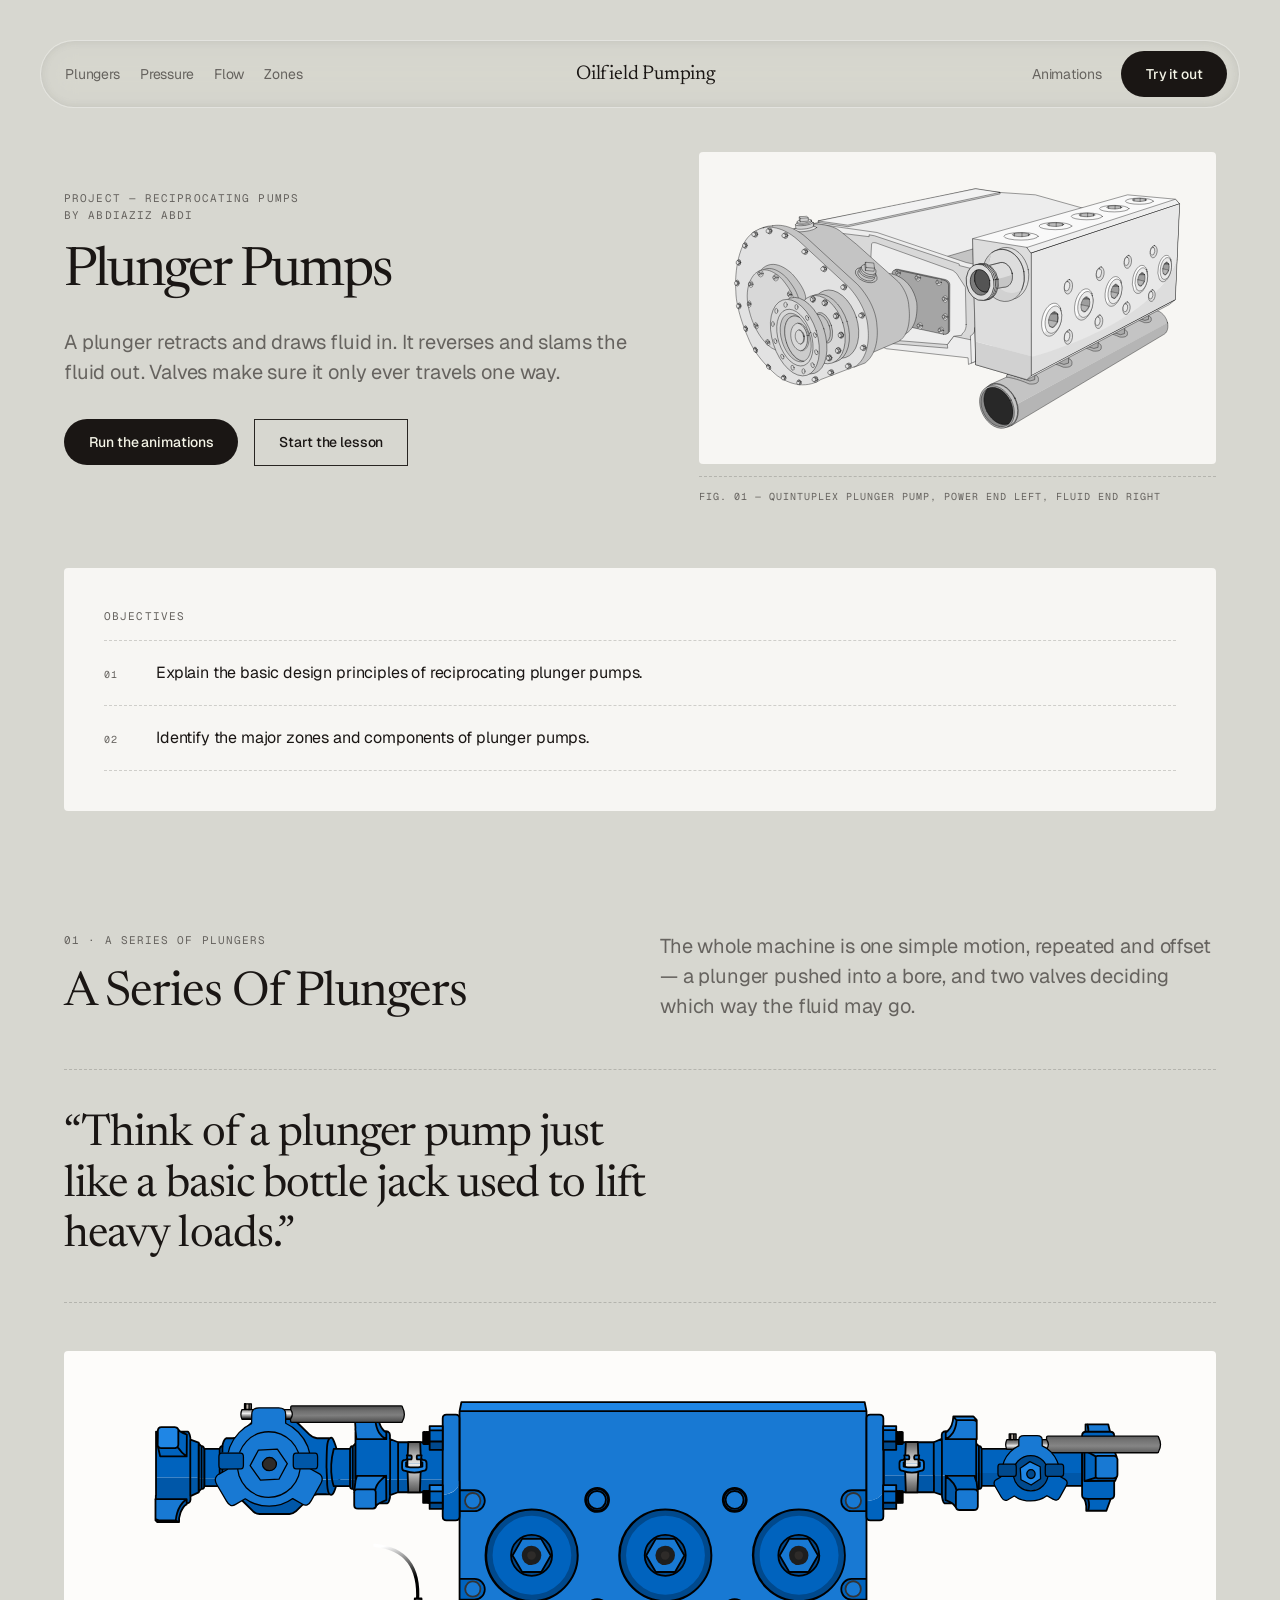
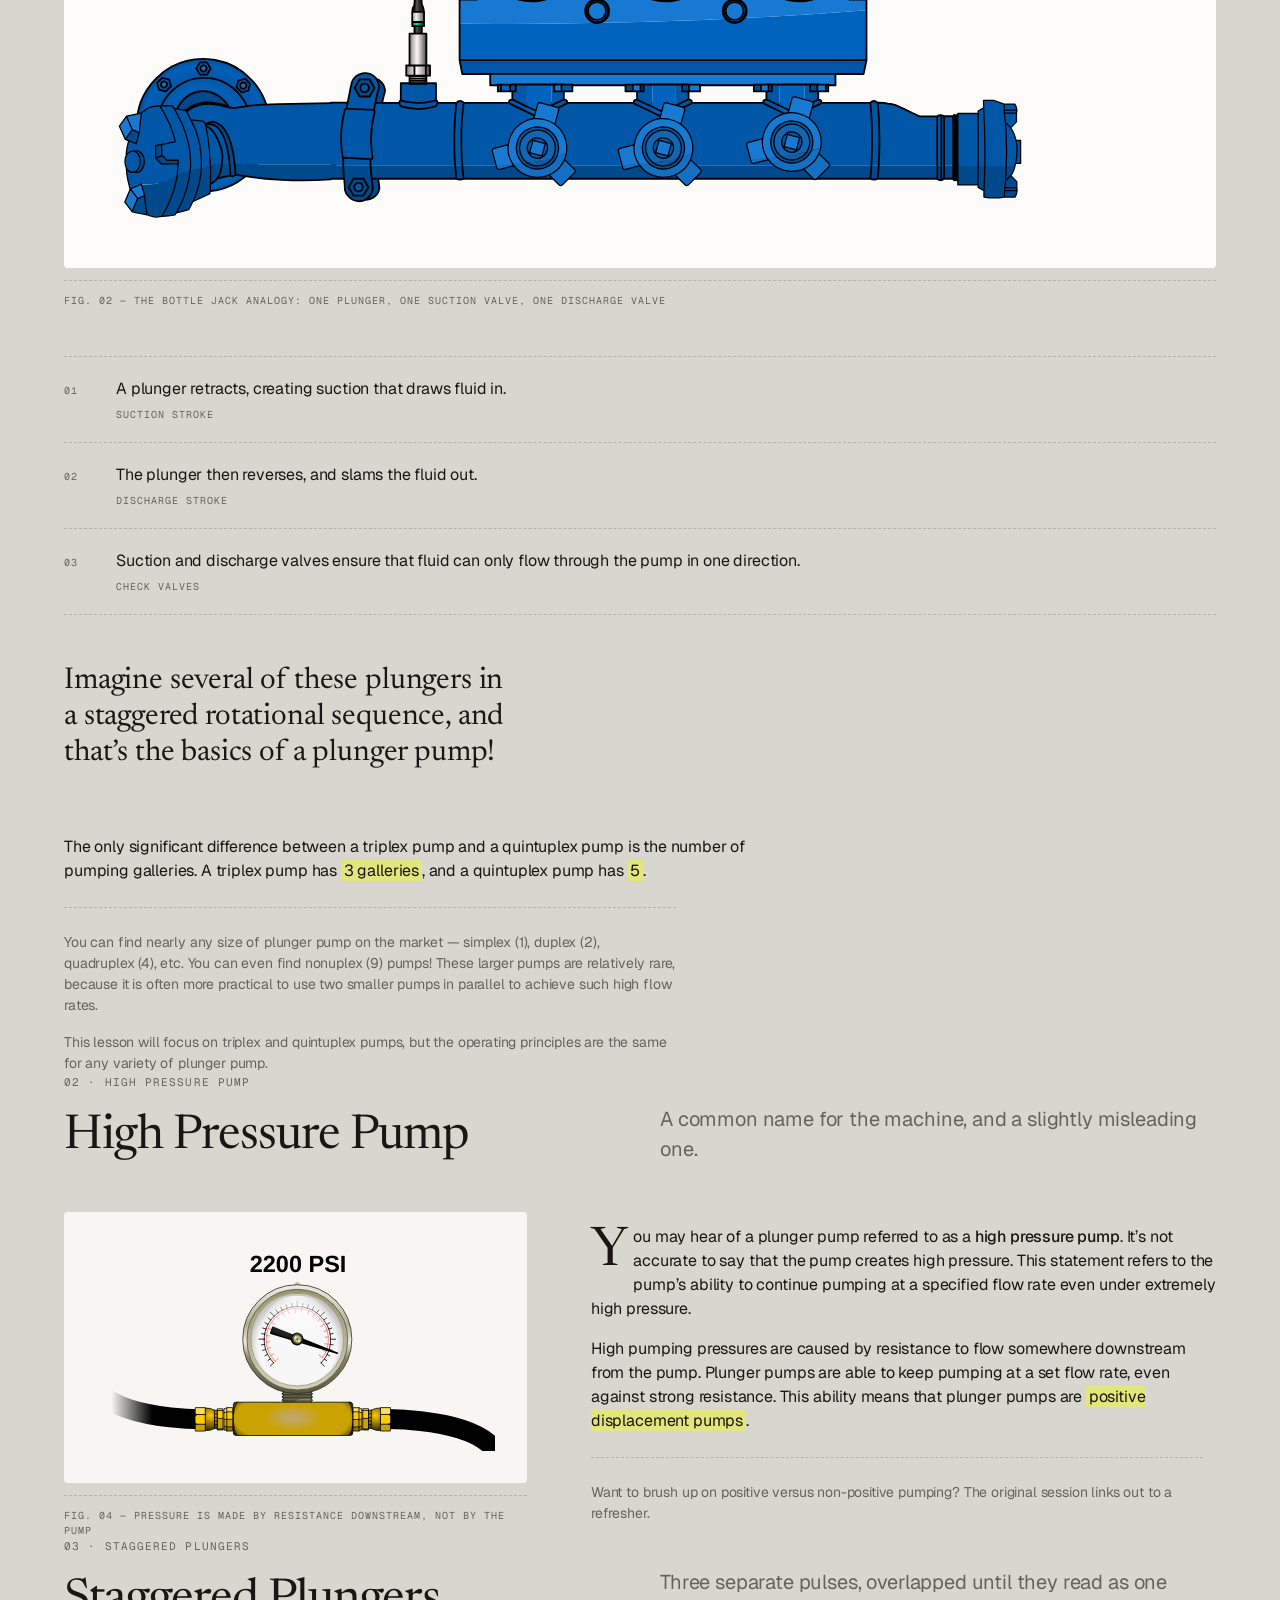
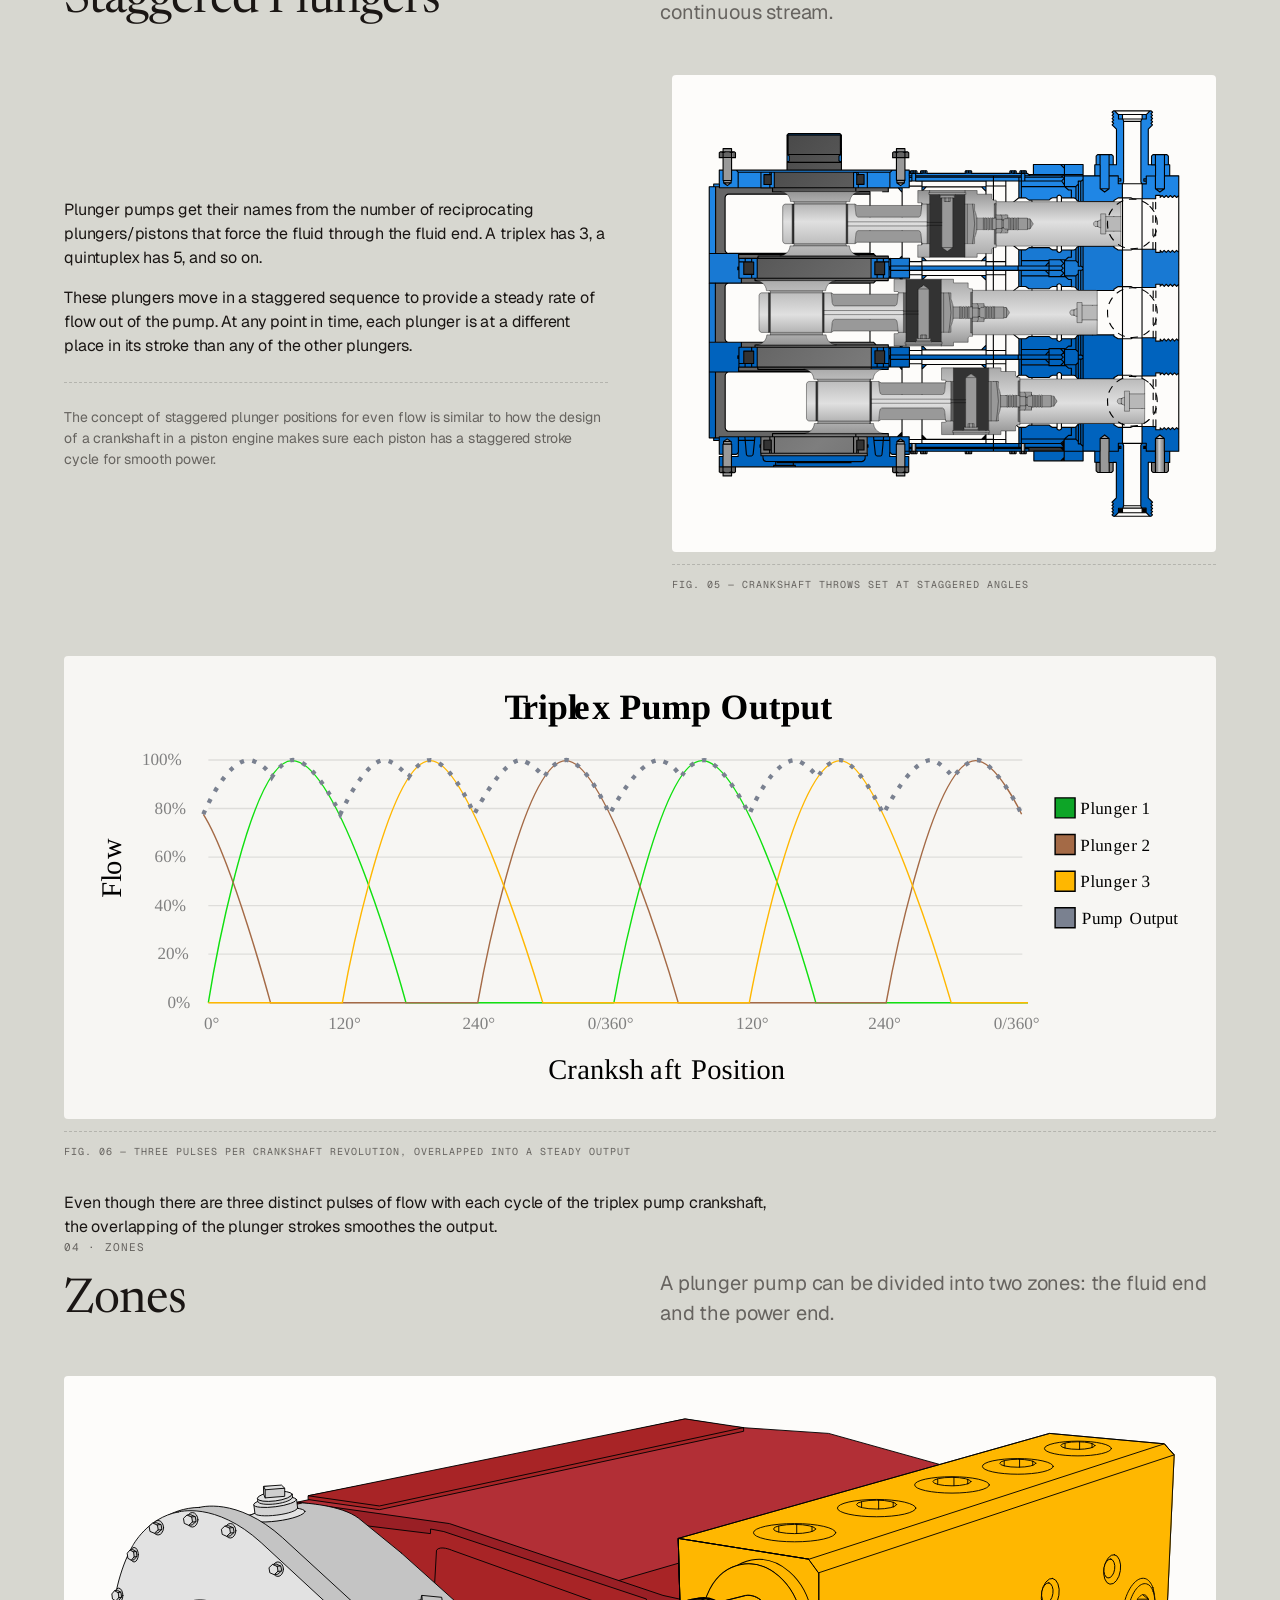
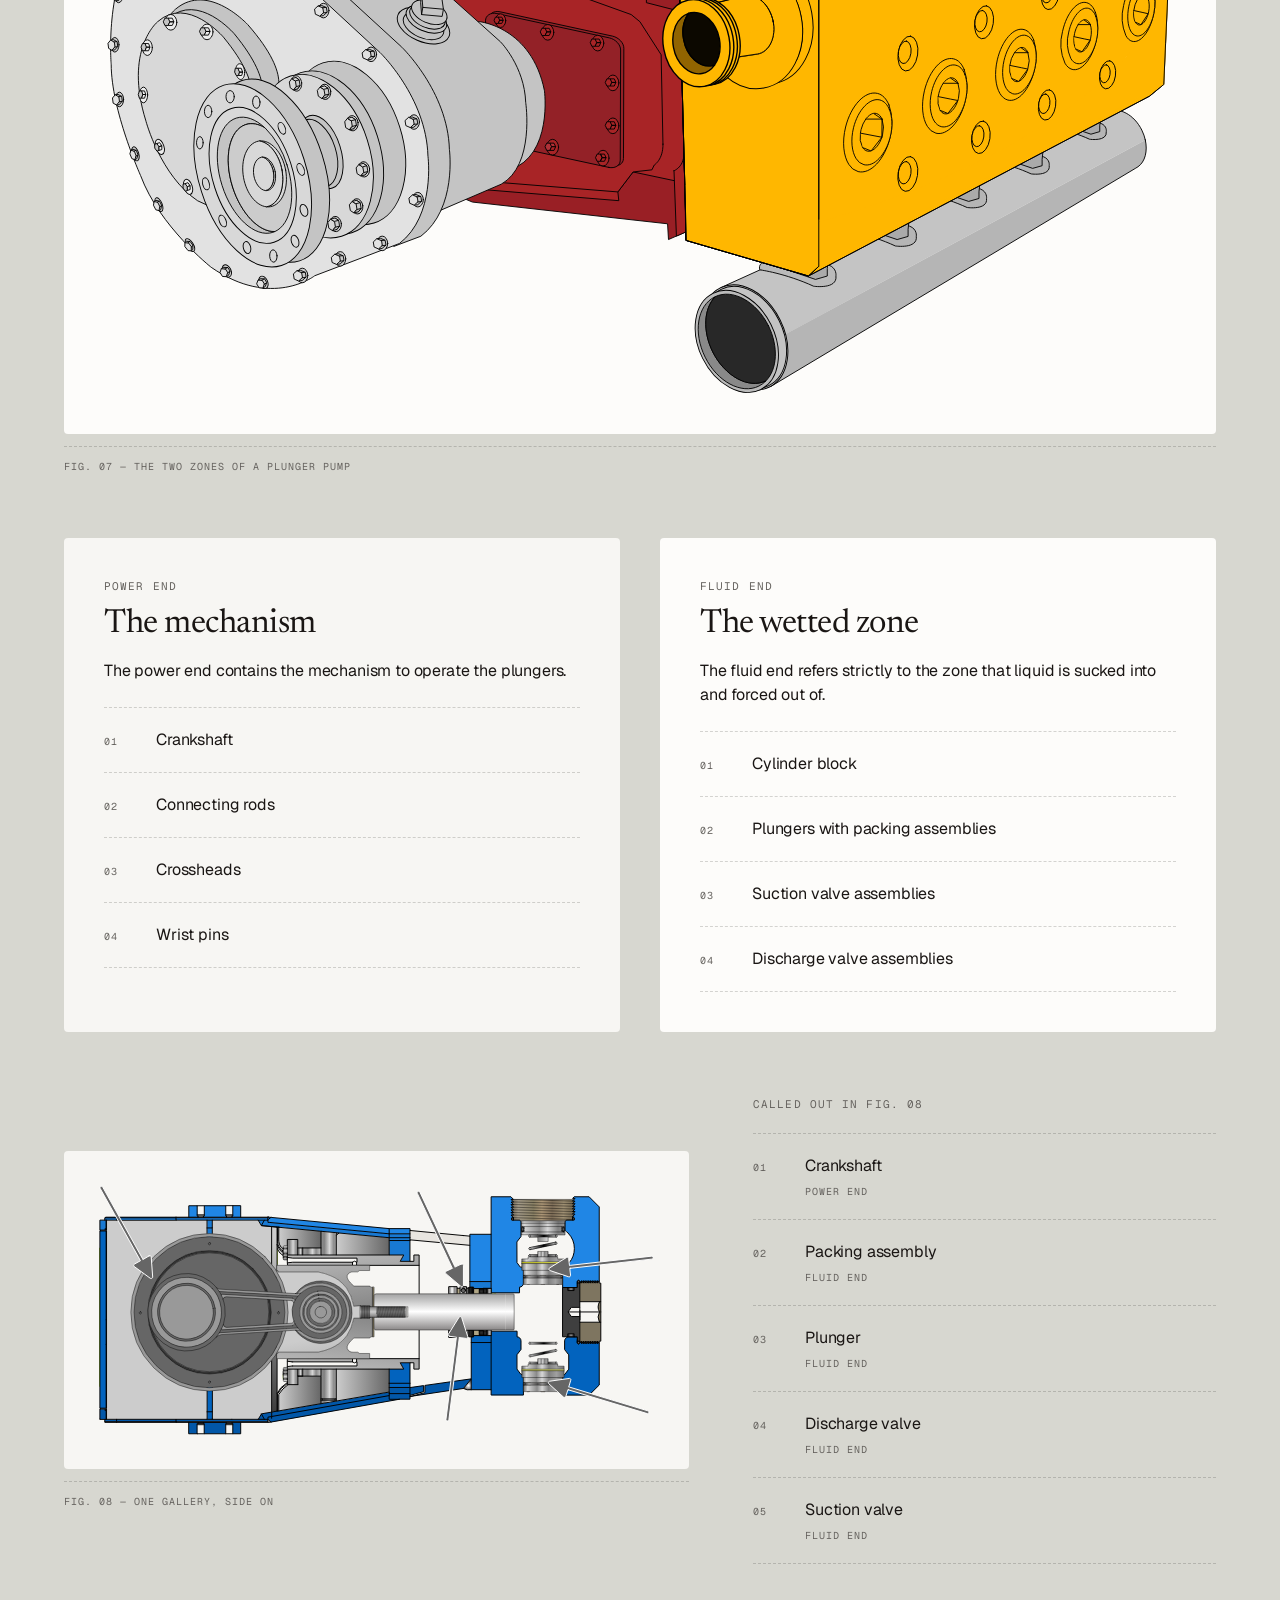
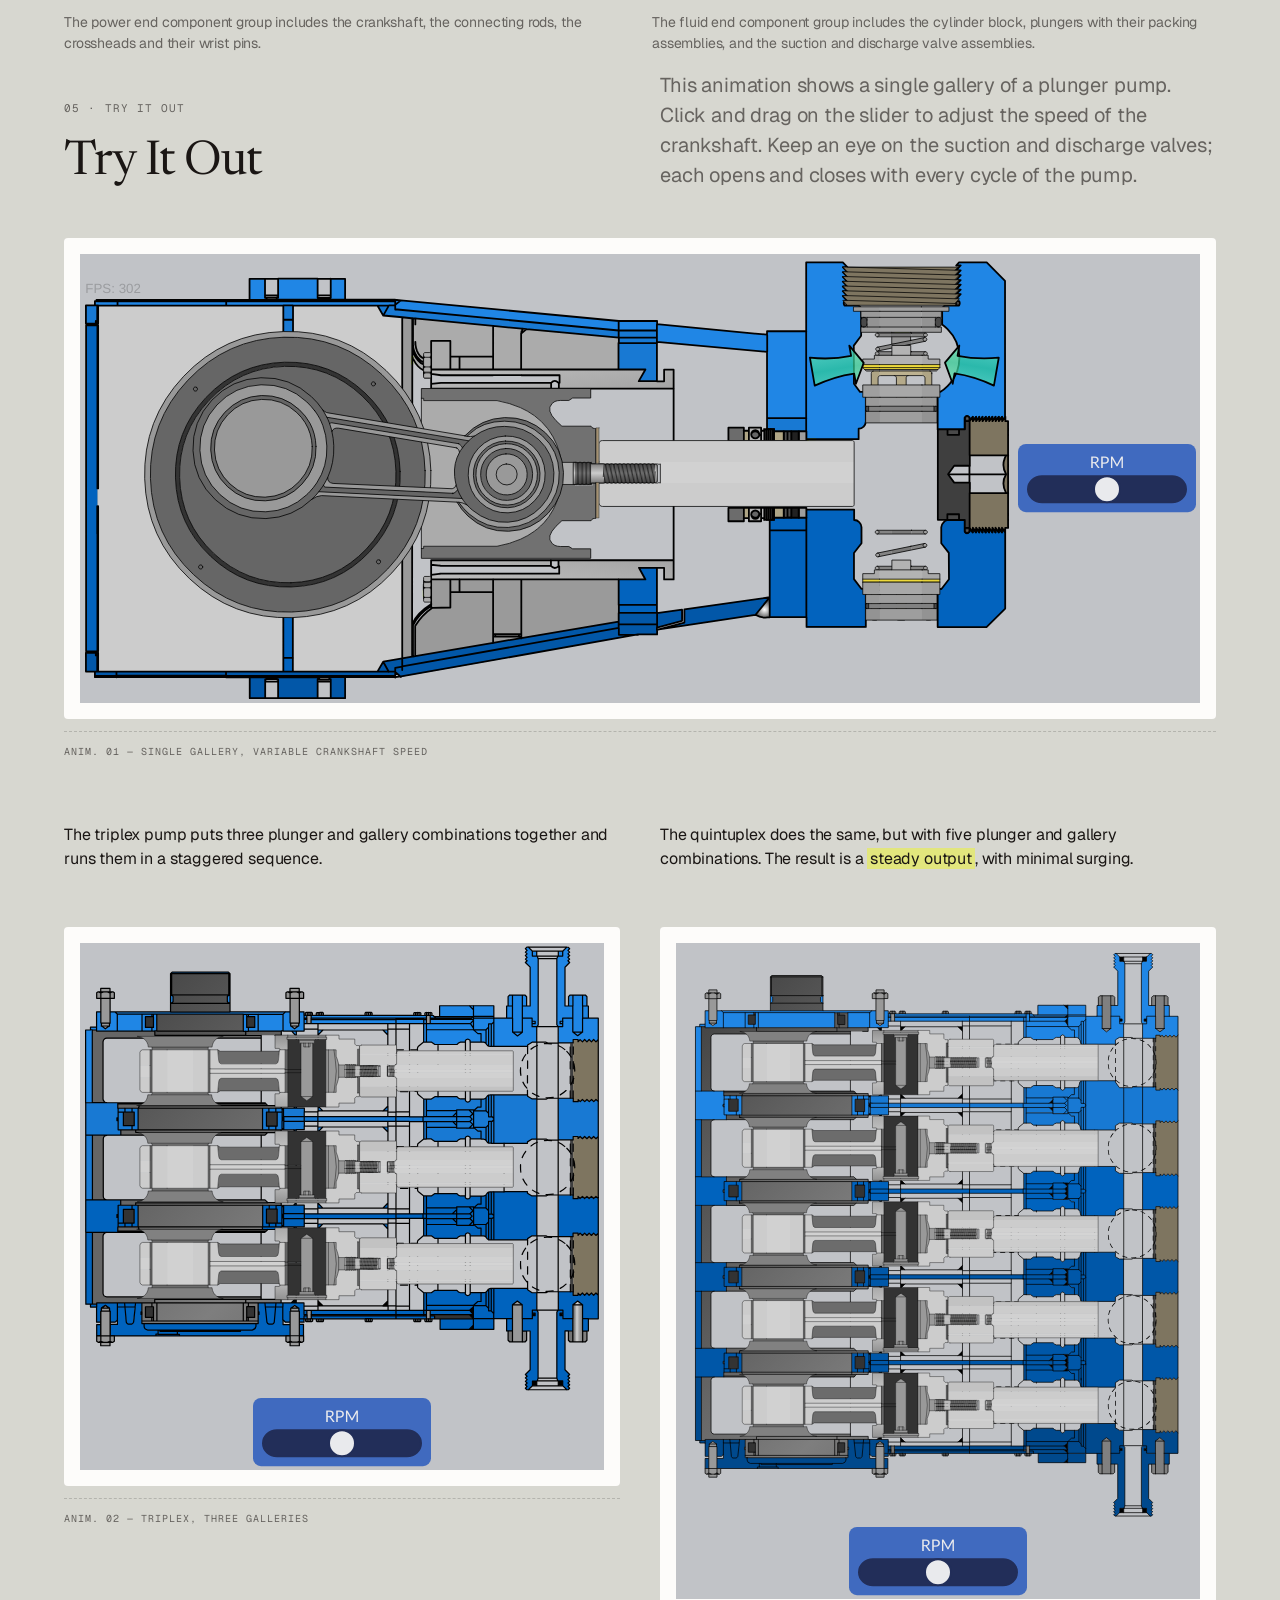
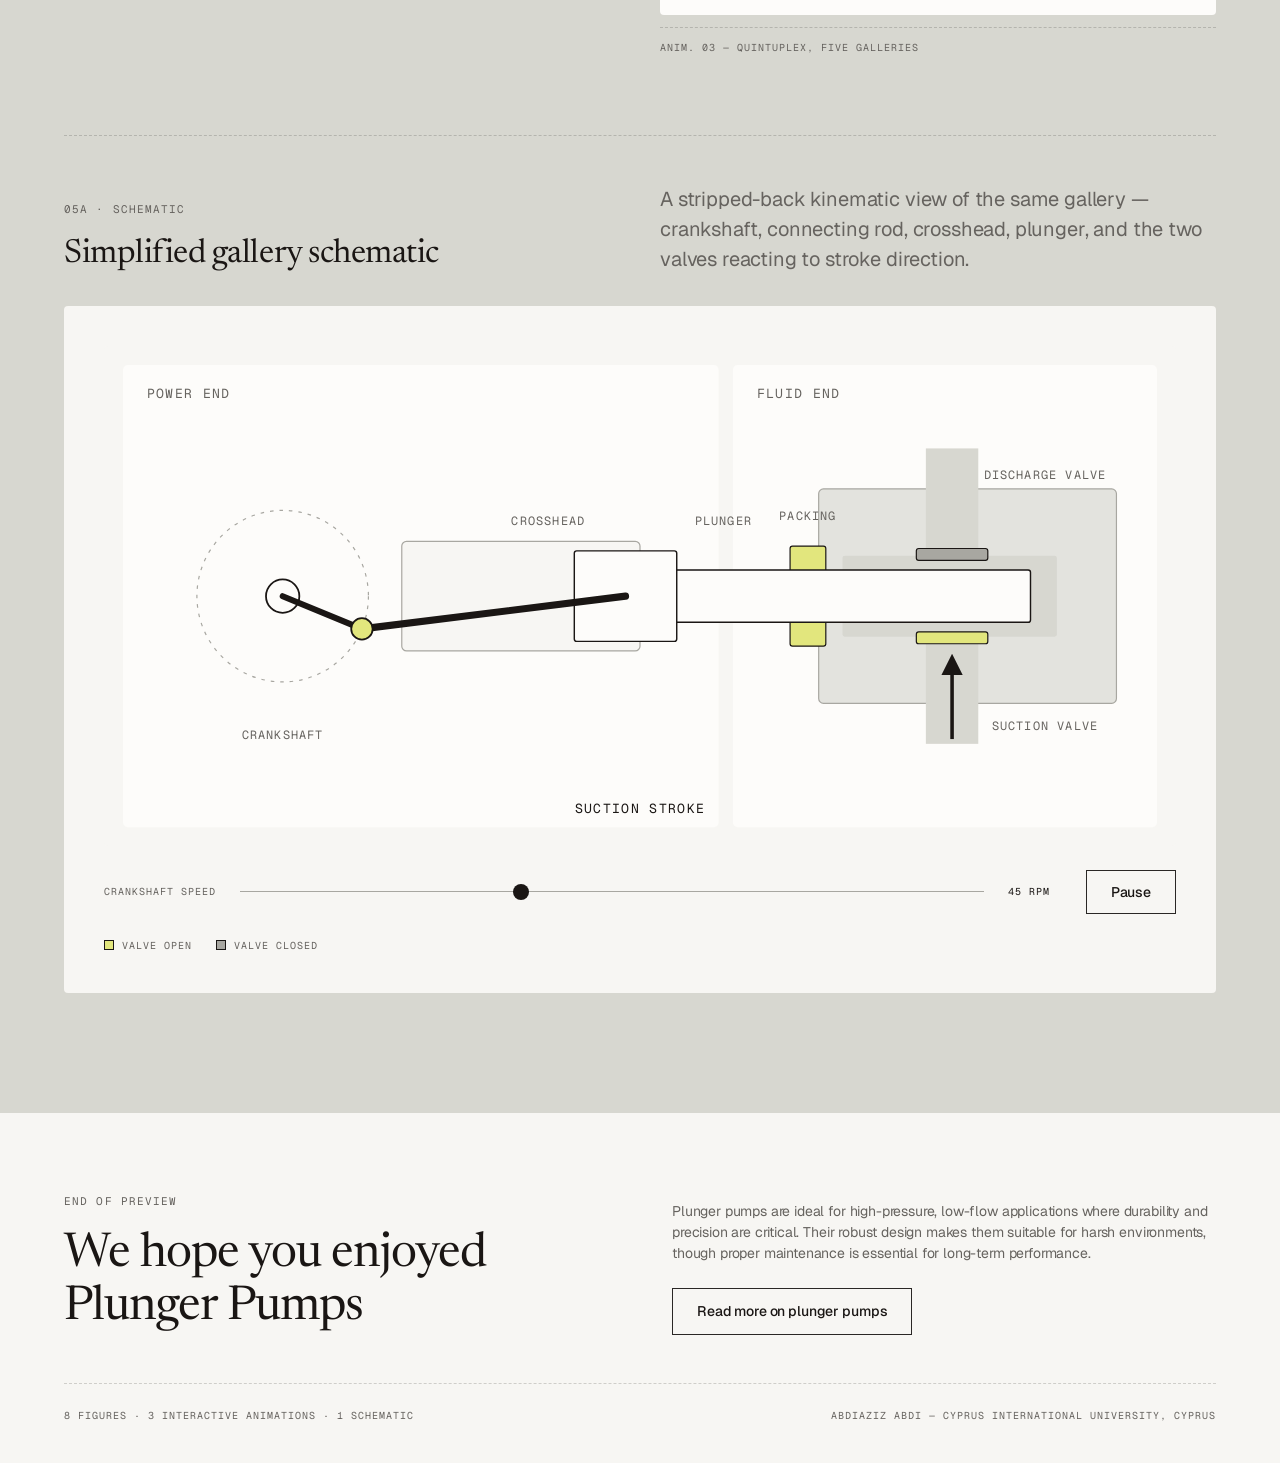
==== commit 92e9b6a1: "Start each animation at half speed and clear the console errors The RPM sliders opened at zero, so a" ====
--- a/index.html
+++ b/index.html
@@ -111,8 +111,6 @@
 }
 strong{font-weight:500}
 .accent{background:var(--chartreuse);padding:0 .18em}
-a.inline{color:var(--bistre);text-decoration:underline;text-decoration-color:var(--flint);text-underline-offset:3px}
-a.inline:hover{text-decoration-color:var(--bistre)}
 
 /* drop cap */
 .dropcap::first-letter{
@@ -138,7 +136,6 @@
 .split{display:grid;grid-template-columns:minmax(0,1fr) minmax(0,1fr);gap:64px;align-items:center}
 .split.wide-left{grid-template-columns:minmax(0,1.35fr) minmax(0,1fr)}
 .split.wide-right{grid-template-columns:minmax(0,1fr) minmax(0,1.35fr)}
-.stack{display:flex;flex-direction:column;gap:24px}
 
 /* ---------- figures ---------- */
 figure{margin:0}
@@ -148,8 +145,6 @@
 }
 .plate.bone{background:var(--bone)}
 .plate img{display:block;width:100%;height:auto}
-.plate.narrow img{max-width:220px}
-.flip-x{transform:scaleX(-1)}
 figcaption{
   font-family:var(--mono);font-size:10px;line-height:1.5;letter-spacing:.1em;
   text-transform:uppercase;color:var(--graphite);
@@ -172,7 +167,6 @@
   font-size:clamp(26px,3.6vw,44px);line-height:1.15;letter-spacing:-.021em;
   display:block;max-width:24ch;
 }
-.pull .attr{font-size:14px;color:var(--graphite);margin-top:24px}
 
 /* ---------- interactive embeds ---------- */
 .embed{background:var(--bone);border-radius:4px;padding:16px}
@@ -211,6 +205,15 @@
   .capsule nav{display:none}
   .capsule .right{grid-column:2}
   .hero{padding-block-start:40px}
+}
+
+@media (max-width:560px){
+  /* the capsule runs out of room once the wordmark, the text link and the button
+     all have to fit on one line */
+  .capsule{padding:8px 8px 8px 16px;gap:8px}
+  .capsule .signin{display:none}
+  .wordmark{font-size:17px}
+  .btn-pill{padding:11px 18px}
 }
 </style>
 </head>
